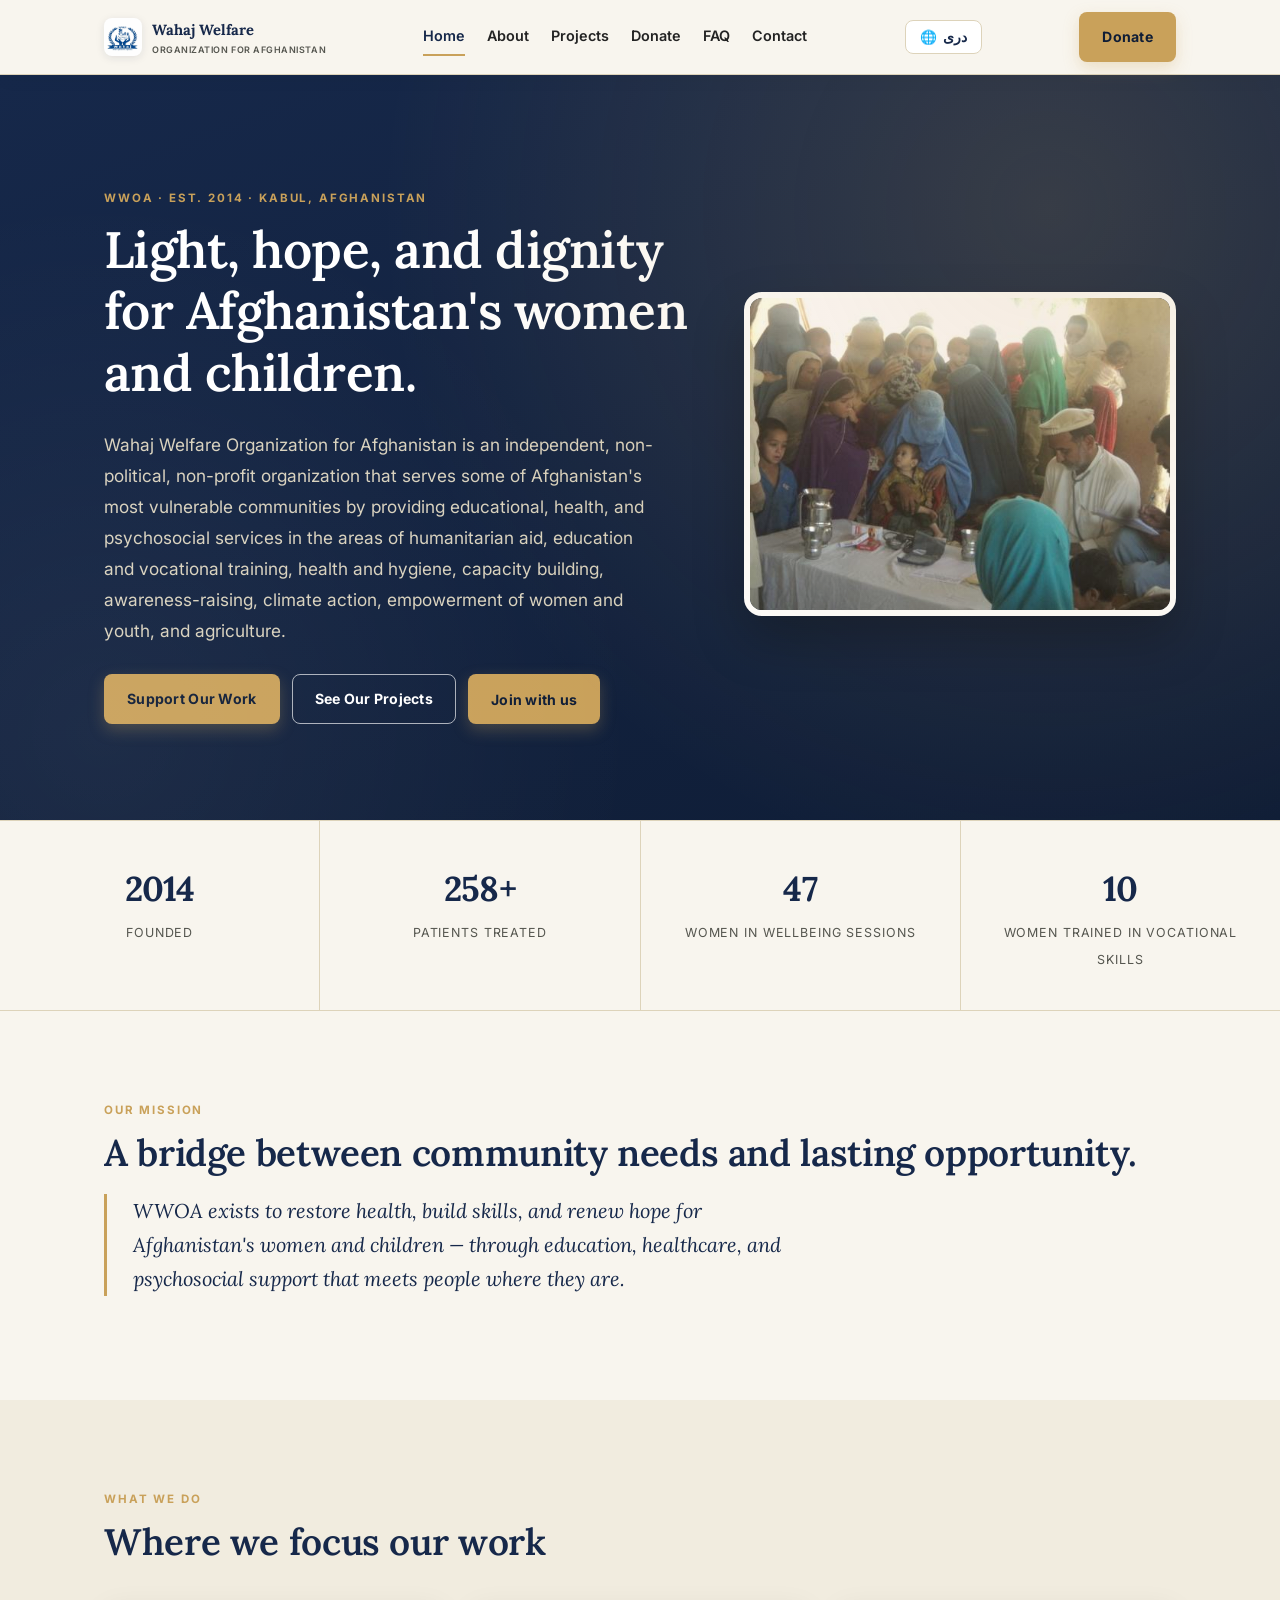
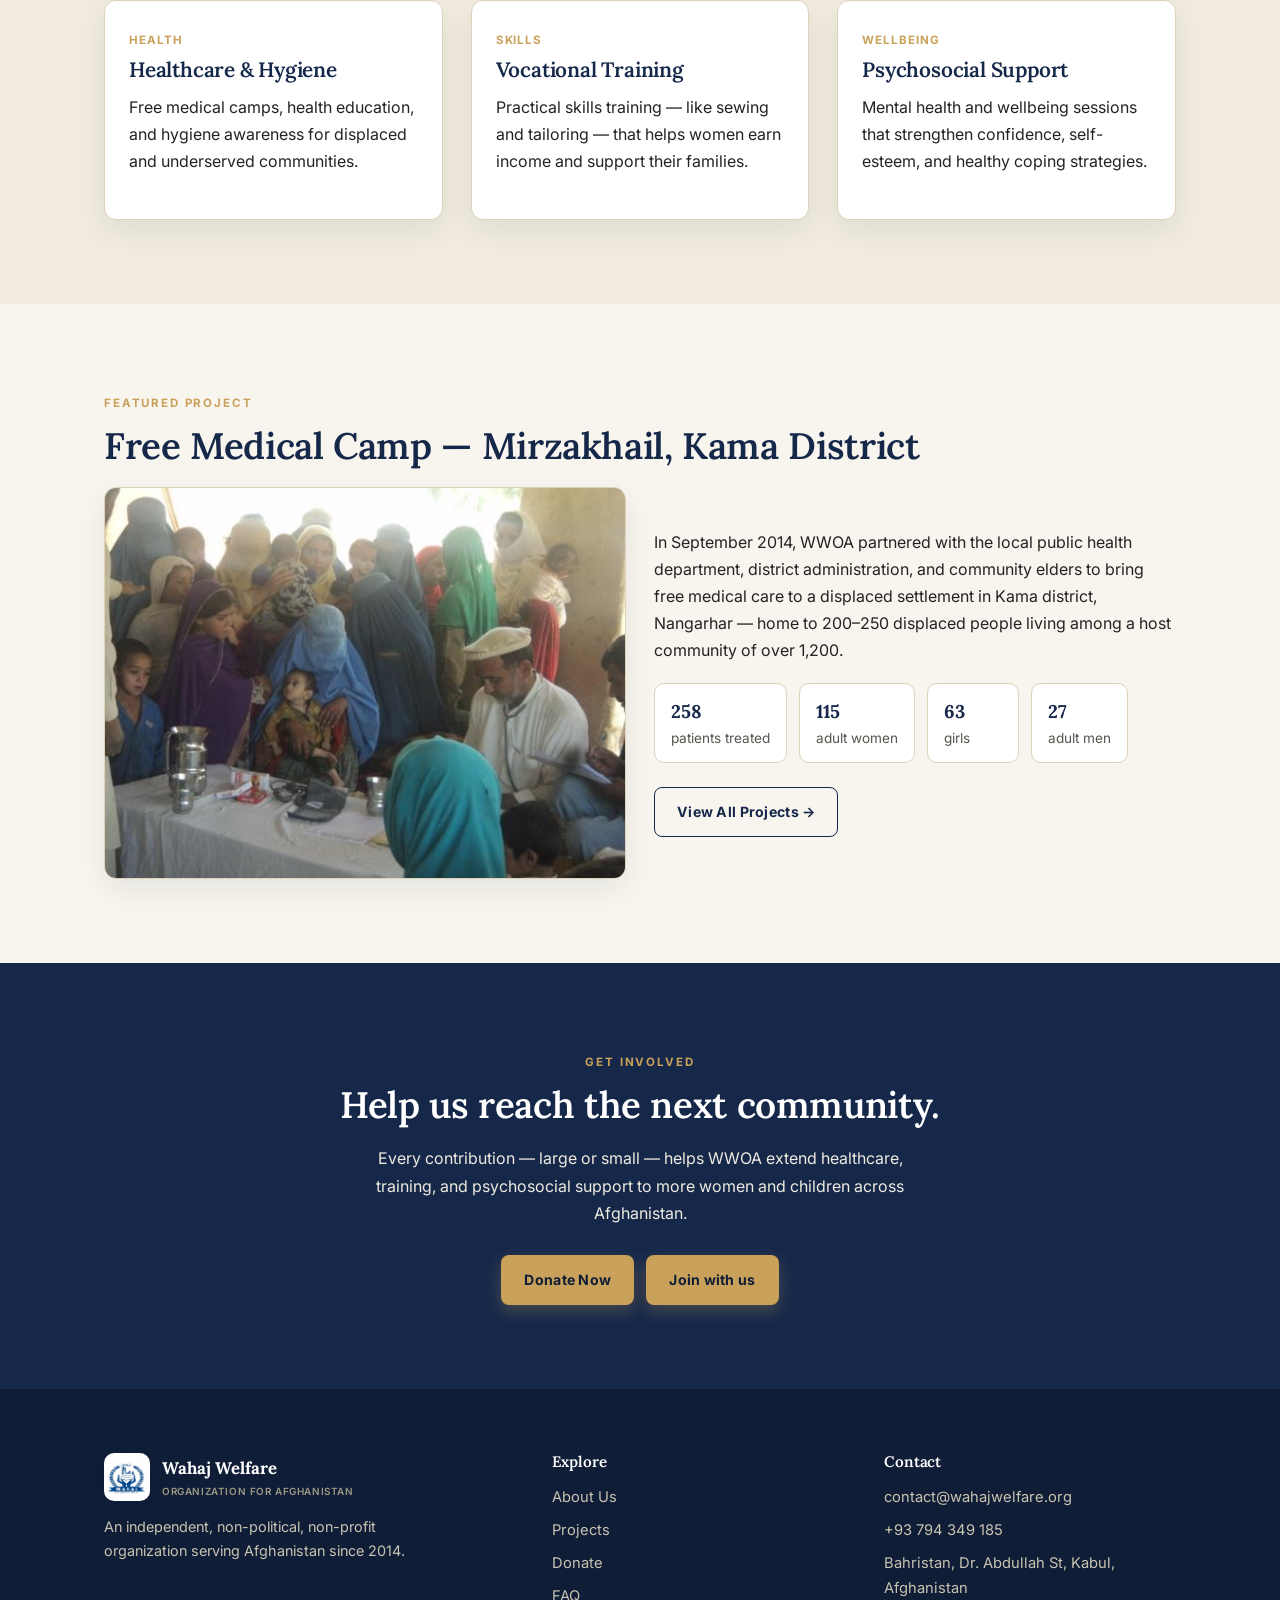
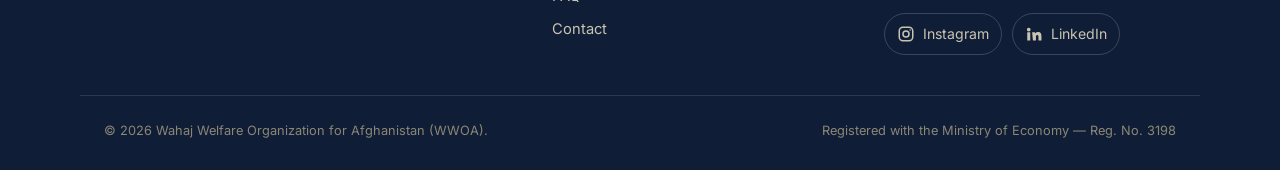
==== index.html @ 5ada6648 "Add food distribution and women's rights projects, social links, hero photo - Projects: Food Distrib" ====
<!DOCTYPE html>
<html lang="en">
<head>
<meta charset="UTF-8">
<meta name="viewport" content="width=device-width, initial-scale=1.0">
<title>Wahaj Welfare Organization for Afghanistan (WWOA)</title>
<meta name="description" content="WWOA is a non-profit organization supporting education, healthcare, and psychosocial wellbeing for women and children across Afghanistan.">
<link rel="icon" href="images/logo.jpg">
<link rel="preconnect" href="https://fonts.googleapis.com">
<link href="https://fonts.googleapis.com/css2?family=Lora:wght@500;600;700&family=Inter:wght@400;500;600;700&family=Noto+Naskh+Arabic:wght@400;500;600;700&display=swap" rel="stylesheet">
<link rel="stylesheet" href="styles.css?v=3">
</head>
<body>

<header class="site-header">
  <div class="nav-wrap">
    <a href="index.html" class="brand">
      <img src="images/logo.jpg" alt="WWOA logo">
      <span class="brand-text"><span data-i18n="brand.name">Wahaj Welfare</span><br><small data-i18n="brand.sub">Organization for Afghanistan</small></span>
    </a>
    <button class="nav-toggle" aria-label="Toggle menu">&#9776;</button>
    <nav class="primary-nav">
      <a href="index.html" class="active" data-i18n="nav.home">Home</a>
      <a href="about.html" data-i18n="nav.about">About</a>
      <a href="projects.html" data-i18n="nav.projects">Projects</a>
      <a href="donate.html" data-i18n="nav.donate">Donate</a>
      <a href="faq.html" data-i18n="nav.faq">FAQ</a>
      <a href="contact.html" data-i18n="nav.contact">Contact</a>
    </nav>
    <button id="lang-toggle" class="lang-toggle-btn" type="button">&#127760; <span id="lang-toggle-label">دری</span></button>
    <a href="donate.html" class="btn btn-primary nav-cta" data-i18n="nav.donateBtn">Donate</a>
  </div>
</header>

<section class="hero">
  <div class="hero-inner">
    <div>
      <span class="eyebrow" data-i18n="home.eyebrow">WWOA &middot; Est. 2014 &middot; Kabul, Afghanistan</span>
      <h1 data-i18n="home.h1">Light, hope, and dignity for Afghanistan's women and children.</h1>
      <p class="lead" data-i18n="home.lead">Wahaj Welfare Organization for Afghanistan is an independent, non-political, non-profit organization that serves some of Afghanistan's most vulnerable communities by providing educational, health, and psychosocial services in the areas of humanitarian aid, education and vocational training, health and hygiene, capacity building, awareness-raising, climate action, empowerment of women and youth, and agriculture.</p>
      <div class="hero-actions">
        <a href="donate.html" class="btn btn-primary" data-i18n="home.btnSupport">Support Our Work</a>
        <a href="projects.html" class="btn btn-outline-light" data-i18n="home.btnProjects">See Our Projects</a>
        <button type="button" class="btn btn-primary js-open-join" data-i18n="home.btnJoin">Join with us</button>
      </div>
    </div>
    <img class="hero-photo" src="images/medical-camp-1.jpg" alt="Mothers and children receiving free care at a WWOA medical camp in Nangarhar">
  </div>
</section>

<div class="stats">
  <div class="stat"><span class="num">2014</span><span class="label" data-i18n="stat.founded">Founded</span></div>
  <div class="stat"><span class="num">258+</span><span class="label" data-i18n="stat.patients">Patients treated</span></div>
  <div class="stat"><span class="num">47</span><span class="label" data-i18n="stat.women">Women in wellbeing sessions</span></div>
  <div class="stat"><span class="num">10</span><span class="label" data-i18n="stat.trained">Women trained in vocational skills</span></div>
</div>

<section class="section">
  <div class="container">
    <span class="eyebrow" data-i18n="home.missionEyebrow">Our Mission</span>
    <h2 data-i18n="home.missionH2">A bridge between community needs and lasting opportunity.</h2>
    <p class="quote-block" data-i18n="home.missionQuote">WWOA exists to restore health, build skills, and renew hope for Afghanistan's women and children — through education, healthcare, and psychosocial support that meets people where they are.</p>
  </div>
</section>

<section class="section section--cream2">
  <div class="container">
    <span class="eyebrow" data-i18n="home.whatEyebrow">What We Do</span>
    <h2 data-i18n="home.whatH2">Where we focus our work</h2>
    <div class="grid grid-3" style="margin-top:36px;">
      <div class="card">
        <div class="card-body">
          <span class="tag" data-i18n="home.card1Tag">Health</span>
          <h3 data-i18n="home.card1H3">Healthcare &amp; Hygiene</h3>
          <p data-i18n="home.card1P">Free medical camps, health education, and hygiene awareness for displaced and underserved communities.</p>
        </div>
      </div>
      <div class="card">
        <div class="card-body">
          <span class="tag" data-i18n="home.card2Tag">Skills</span>
          <h3 data-i18n="home.card2H3">Vocational Training</h3>
          <p data-i18n="home.card2P">Practical skills training — like sewing and tailoring — that helps women earn income and support their families.</p>
        </div>
      </div>
      <div class="card">
        <div class="card-body">
          <span class="tag" data-i18n="home.card3Tag">Wellbeing</span>
          <h3 data-i18n="home.card3H3">Psychosocial Support</h3>
          <p data-i18n="home.card3P">Mental health and wellbeing sessions that strengthen confidence, self-esteem, and healthy coping strategies.</p>
        </div>
      </div>
    </div>
  </div>
</section>

<section class="section">
  <div class="container">
    <span class="eyebrow" data-i18n="home.featuredEyebrow">Featured Project</span>
    <h2 data-i18n="home.featuredH2">Free Medical Camp — Mirzakhail, Kama District</h2>
    <div class="grid grid-2" style="align-items:center;">
      <img src="images/medical-camp-1.jpg" alt="WWOA medical camp treating families in Kama district, Nangarhar" style="border:1px solid var(--line);">
      <div>
        <p data-i18n="home.featuredP">In September 2014, WWOA partnered with the local public health department, district administration, and community elders to bring free medical care to a displaced settlement in Kama district, Nangarhar — home to 200–250 displaced people living among a host community of over 1,200.</p>
        <ul class="figures" style="margin-top:18px;">
          <li><b>258</b><span data-i18n="figures.patients">patients treated</span></li>
          <li><b>115</b><span data-i18n="figures.women">adult women</span></li>
          <li><b>63</b><span data-i18n="figures.girls">girls</span></li>
          <li><b>27</b><span data-i18n="figures.men">adult men</span></li>
        </ul>
        <a href="projects.html" class="btn btn-outline" style="margin-top:24px;" data-i18n="home.viewAllProjects">View All Projects &rarr;</a>
      </div>
    </div>
  </div>
</section>

<section class="section section--navy">
  <div class="container" style="text-align:center;">
    <span class="eyebrow" data-i18n="home.ctaEyebrow">Get Involved</span>
    <h2 data-i18n="home.ctaH2">Help us reach the next community.</h2>
    <p style="max-width:560px; margin:0 auto 28px;" data-i18n="home.ctaP">Every contribution — large or small — helps WWOA extend healthcare, training, and psychosocial support to more women and children across Afghanistan.</p>
    <div class="hero-actions" style="justify-content:center;">
      <a href="donate.html" class="btn btn-primary" data-i18n="home.donateNow">Donate Now</a>
      <button type="button" class="btn btn-primary js-open-join" data-i18n="home.btnJoin">Join with us</button>
    </div>
  </div>
</section>

<div class="modal" id="join-modal" hidden>
  <div class="modal-backdrop" data-close-modal></div>
  <div class="modal-dialog" role="dialog" aria-modal="true" aria-labelledby="join-title">
    <button type="button" class="modal-close" data-close-modal aria-label="Close">&times;</button>
    <span class="eyebrow" data-i18n="join.eyebrow">Membership</span>
    <h2 id="join-title" data-i18n="join.title">Join our team</h2>
    <p class="join-lead" data-i18n="join.lead">Share a few details and become part of the WWOA team.</p>
    <form class="form" id="join-form" action="https://formsubmit.co/contact@wahajwelfare.org" method="POST">
      <input type="hidden" name="_subject" value="WWOA membership application">
      <input type="hidden" name="_template" value="table">
      <input type="hidden" name="_captcha" value="false">
      <input type="hidden" name="_next" value="">
      <input type="hidden" name="_url" value="">
      <input type="text" name="_honey" tabindex="-1" autocomplete="off" style="position:absolute;left:-9999px;" aria-hidden="true">
      <div class="form-row">
        <div>
          <label for="join-first-name" data-i18n="join.firstName">First name</label>
          <input type="text" id="join-first-name" name="firstName" required autocomplete="given-name">
        </div>
        <div>
          <label for="join-last-name" data-i18n="join.lastName">Last name</label>
          <input type="text" id="join-last-name" name="lastName" required autocomplete="family-name">
        </div>
      </div>
      <label for="join-father-name" data-i18n="join.fatherName">Father's name</label>
      <input type="text" id="join-father-name" name="fatherName" required>
      <div class="form-row">
        <div>
          <label for="join-phone" data-i18n="join.phone">Phone</label>
          <input type="tel" id="join-phone" name="phone" required autocomplete="tel">
        </div>
        <div>
          <label for="join-email" data-i18n="join.email">Email</label>
          <input type="email" id="join-email" name="email" required autocomplete="email">
        </div>
      </div>
      <label for="join-city" data-i18n="join.city">City / Province</label>
      <input type="text" id="join-city" name="city" autocomplete="address-level2">
      <label for="join-help" data-i18n="join.help">How would you like to help? (optional)</label>
      <textarea id="join-help" name="help"></textarea>
      <button type="submit" class="btn btn-primary" data-i18n="join.submit">Submit application</button>
      <p class="small-note" id="join-form-note" style="margin-top:14px;"></p>
    </form>
  </div>
</div>

<footer>
  <div class="container footer-grid">
    <div>
      <div class="brand" style="color:#fff; margin-bottom:14px;">
        <img src="images/logo.jpg" alt="WWOA logo" style="height:48px;">
        <span class="brand-text" style="color:#fff;"><span data-i18n="brand.name">Wahaj Welfare</span><br><small style="color:#9C9884;" data-i18n="brand.sub">Organization for Afghanistan</small></span>
      </div>
      <p style="max-width:320px; font-size:.9rem;" data-i18n="footer.tagline">An independent, non-political, non-profit organization serving Afghanistan since 2014.</p>
    </div>
    <div>
      <h4 data-i18n="footer.explore">Explore</h4>
      <a href="about.html" data-i18n="nav.about">About Us</a>
      <a href="projects.html" data-i18n="nav.projects">Projects</a>
      <a href="donate.html" data-i18n="nav.donate">Donate</a>
      <a href="faq.html" data-i18n="nav.faq">FAQ</a>
      <a href="contact.html" data-i18n="nav.contact">Contact</a>
    </div>
    <div>
      <h4 data-i18n="footer.contactHeading">Contact</h4>
      <a href="mailto:contact@wahajwelfare.org">contact@wahajwelfare.org</a>
      <a href="tel:+93794349185">+93 794 349 185</a>
      <a href="#" data-i18n="footer.address">Bahristan, Dr. Abdullah St, Kabul, Afghanistan</a>
      <div class="social-links">
        <a href="https://www.instagram.com/wwoa.org_/" target="_blank" rel="noopener" aria-label="WWOA on Instagram"><svg width="18" height="18" viewBox="0 0 24 24" fill="none" stroke="currentColor" stroke-width="2" aria-hidden="true"><rect x="3" y="3" width="18" height="18" rx="5"/><circle cx="12" cy="12" r="4"/><circle cx="17.5" cy="6.5" r="1" fill="currentColor" stroke="none"/></svg><span>Instagram</span></a>
        <a href="https://www.linkedin.com/in/wahaj-welfare-organization-b6a9b2445/" target="_blank" rel="noopener" aria-label="WWOA on LinkedIn"><svg width="18" height="18" viewBox="0 0 24 24" fill="currentColor" aria-hidden="true"><path d="M4.98 3.5a2.5 2.5 0 1 1 0 5 2.5 2.5 0 0 1 0-5zM3 9.75h4v11H3zM9.5 9.75h3.8v1.6h.06c.53-1 1.84-2.05 3.79-2.05 4.05 0 4.8 2.66 4.8 6.13v5.32h-4v-4.72c0-1.13-.02-2.58-1.57-2.58-1.57 0-1.81 1.23-1.81 2.5v4.8h-4z"/></svg><span>LinkedIn</span></a>
      </div>
    </div>
  </div>
  <div class="container footer-bottom">
    <span data-i18n="footer.copyright">&copy; 2026 Wahaj Welfare Organization for Afghanistan (WWOA).</span>
    <span data-i18n="footer.registration">Registered with the Ministry of Economy — Reg. No. 3198</span>
  </div>
</footer>

<script src="translations.js?v=6"></script>
<script src="script.js?v=5"></script>
<script defer src="https://cdn.aseelapp.com/widget-v1.js" data-organization="organization_01M0PSYGAQQCZ6XDWA9TCK3YZN"></script>
<script defer src="https://cdn.aseelapp.com/elements-v1.js" data-organization="organization_01M0PSYGAQQCZ6XDWA9TCK3YZN"></script>
</body>
</html>
---- styles.css ----
/* ============================================
   WWOA — Wahaj Welfare Organization for Afghanistan
   Design tokens
   ============================================ */
:root{
  --navy: #16284A;
  --navy-deep: #0F1D36;
  --sand: #C9A15A;
  --sand-light: #E7D2A4;
  --green: #33553B;
  --cream: #F8F5EE;
  --cream-2: #F1ECDF;
  --ink: #232323;
  --ink-soft: #55564f;
  --line: #ddd3ba;
  --radius: 8px;
  --shadow: 0 10px 30px rgba(15,29,54,.08);
  --shadow-lg: 0 22px 50px rgba(15,29,54,.16);

  --font-display: "Lora", "Noto Serif", Georgia, serif;
  --font-body: "Inter", "Noto Sans", -apple-system, sans-serif;
}

*{box-sizing:border-box;}
html{scroll-behavior:smooth;}
body{
  margin:0;
  background:var(--cream);
  color:var(--ink);
  font-family:var(--font-body);
  line-height:1.7;
  font-size:16px;
  -webkit-font-smoothing:antialiased;
}
::selection{background:rgba(201,161,90,.35); color:var(--navy-deep);}
img{max-width:100%;display:block;}
a{color:inherit;text-decoration:none;}
h1,h2,h3,h4{
  font-family:var(--font-display);
  color:var(--navy);
  margin:0 0 .5em 0;
  font-weight:600;
  line-height:1.2;
  letter-spacing:-.01em;
}
h1{font-size:clamp(2.1rem, 4vw, 3.4rem);}
h2{font-size:clamp(1.6rem, 3vw, 2.3rem);}
h3{font-size:1.3rem;}
p{margin:0 0 1em 0;}
.eyebrow{
  font-family:var(--font-body);
  text-transform:uppercase;
  letter-spacing:.16em;
  font-size:.72rem;
  color:var(--sand);
  font-weight:700;
  display:inline-block;
  margin-bottom:.9em;
}
.container{
  max-width:1120px;
  margin:0 auto;
  padding:0 24px;
}
.section{padding:84px 0;}
.section--tight{padding:48px 0;}
.section--navy{background:var(--navy); color:#EFEAE0;}
.section--navy h2, .section--navy h3{color:#fff;}
.section--cream2{background:var(--cream-2);}

/* Dove/wreath signature divider, echoing the WWOA seal */
.divider{
  display:flex;
  align-items:center;
  justify-content:center;
  gap:18px;
  margin:8px 0 40px 0;
  color:var(--sand);
}
.divider::before, .divider::after{
  content:"";
  height:1px;
  width:64px;
  background:var(--line);
}

/* ---------- Header / Nav ---------- */
.site-header{
  position:sticky; top:0; z-index:50;
  background:rgba(248,245,238,0.92);
  backdrop-filter:blur(14px);
  border-bottom:1px solid var(--line);
  box-shadow:0 4px 18px rgba(15,29,54,.04);
}
.nav-wrap{
  display:flex; align-items:center; justify-content:space-between;
  gap:16px;
  padding:12px 24px;
  max-width:1120px;
  margin:0 auto;
}
.brand{
  display:flex; align-items:center; gap:12px;
  font-family:var(--font-display);
  font-weight:700; font-size:1.05rem;
  color:var(--navy);
  flex-shrink:0;
}
.brand img{
  height:46px; width:46px; object-fit:cover;
  border-radius:10px;
  background:#fff;
  box-shadow:0 2px 8px rgba(15,29,54,.1);
}
.brand-text small{
  display:block; font-family:var(--font-body); font-weight:600;
  letter-spacing:.06em; font-size:.62rem; color:var(--ink-soft);
  text-transform:uppercase;
}
nav.primary-nav{display:flex; gap:22px; align-items:center;}
nav.primary-nav a{
  font-size:.9rem; font-weight:600; color:var(--ink);
  padding:6px 0; border-bottom:2px solid transparent;
  transition:border-color .2s ease, color .2s ease;
}
nav.primary-nav a:hover, nav.primary-nav a.active{
  border-color:var(--sand); color:var(--navy);
}
.btn{
  display:inline-block;
  padding:12px 22px;
  border-radius:var(--radius);
  font-weight:700; font-size:.88rem;
  letter-spacing:.02em;
  border:1px solid transparent;
  cursor:pointer;
  font-family:inherit;
  transition:background .18s ease, color .18s ease, border-color .18s ease, box-shadow .18s ease, transform .18s ease;
}
.btn:hover{transform:translateY(-1px);}
.btn-primary{
  background:var(--sand); color:var(--navy-deep);
  box-shadow:0 6px 16px rgba(201,161,90,.28);
}
.btn-primary:hover{background:var(--sand-light);}
.btn-outline{border:1px solid var(--navy); color:var(--navy); background:transparent;}
.btn-outline:hover{background:var(--navy); color:#fff;}
.btn-outline-light{border:1px solid rgba(255,255,255,.65); color:#fff; background:transparent;}
.btn-outline-light:hover{background:#fff; color:var(--navy);}

.nav-toggle{display:none; background:none; border:none; font-size:1.6rem; color:var(--navy); cursor:pointer;}

@media (max-width: 820px){
  nav.primary-nav{
    position:absolute; top:100%; left:0; right:0;
    background:var(--cream); flex-direction:column; align-items:flex-start;
    padding:16px 24px 24px; gap:14px; border-bottom:1px solid var(--line);
    display:none;
    box-shadow:var(--shadow);
  }
  nav.primary-nav.open{display:flex;}
  .nav-toggle{display:block;}
  .nav-cta{display:none;}
}

/* ---------- Hero ---------- */
.hero{
  position:relative;
  background:linear-gradient(160deg, var(--navy) 0%, var(--navy-deep) 100%);
  color:#EFEAE0;
  overflow:hidden;
}
.hero::after{
  content:"";
  position:absolute; inset:0;
  background:
    radial-gradient(circle at 82% 18%, rgba(201,161,90,.2), transparent 55%),
    radial-gradient(circle at 8% 88%, rgba(255,255,255,.05), transparent 40%);
  pointer-events:none;
}
.hero-inner{
  position:relative;
  max-width:1120px; margin:0 auto; padding:108px 24px 96px;
  display:grid; grid-template-columns: 1.15fr .85fr; gap:56px; align-items:center;
}
.hero h1{color:#fff;}
.hero p.lead{
  font-size:1.08rem;
  color:#D9D2BE;
  max-width:560px;
  line-height:1.8;
}
.hero-actions{display:flex; gap:12px; margin-top:28px; flex-wrap:wrap;}
.hero-emblem{
  justify-self:center;
  width:min(300px, 100%);
  background:#fff;
  padding:28px;
  border-radius:18px;
  box-shadow:0 24px 50px rgba(0,0,0,.28);
}
@media (max-width: 820px){
  .hero-inner{grid-template-columns:1fr; text-align:center; padding:72px 24px 64px;}
  .hero p.lead{margin-inline:auto;}
  .hero-actions{justify-content:center;}
}

/* ---------- Stat strip ---------- */
.stats{
  display:grid; grid-template-columns:repeat(4, 1fr);
  gap:1px; background:var(--line);
  border-top:1px solid var(--line); border-bottom:1px solid var(--line);
}
.stat{
  background:var(--cream); padding:38px 20px; text-align:center;
}
.stat .num{
  font-family:var(--font-display); font-weight:700; font-size:2.15rem; color:var(--navy);
  display:block; letter-spacing:-.02em;
}
.stat .label{font-size:.78rem; color:var(--ink-soft); text-transform:uppercase; letter-spacing:.07em;}
@media (max-width: 760px){
  .stats{grid-template-columns:repeat(2, 1fr);}
}

/* ---------- Cards ---------- */
.grid{display:grid; gap:28px;}
.grid-3{grid-template-columns:repeat(3, 1fr);}
.grid-2{grid-template-columns:repeat(2, 1fr);}
@media (max-width: 900px){
  .grid-3, .grid-2{grid-template-columns:1fr;}
}
.card{
  background:#fff; border:1px solid var(--line);
  overflow:hidden; display:flex; flex-direction:column;
  border-radius:12px;
  box-shadow:var(--shadow);
  transition:transform .2s ease, box-shadow .2s ease;
}
.card:hover{
  transform:translateY(-3px);
  box-shadow:var(--shadow-lg);
}
.card img{aspect-ratio:4/3; object-fit:cover; width:100%;}

/* Crop letterbox bars from phone-style project photos */
.photo-frame{
  width:100%;
  aspect-ratio:4/3;
  object-fit:cover;
  object-position:center;
  background:var(--cream-2);
}
.grid img,
.photo-frame{
  border-radius:12px;
  border:1px solid var(--line);
  box-shadow:var(--shadow);
}
.card-body{padding:24px 24px 28px;}
.card .tag{
  font-size:.72rem; text-transform:uppercase; letter-spacing:.08em;
  color:var(--sand); font-weight:700; margin-bottom:8px; display:inline-block;
}
.card ul.figures{list-style:none; margin:14px 0 0; padding:0; display:flex; gap:18px; flex-wrap:wrap;}
.card ul.figures li{font-size:.85rem; color:var(--ink-soft);}
.card ul.figures b{color:var(--navy); font-family:var(--font-display); font-size:1.05rem; display:block;}

ul.figures{
  list-style:none; margin:18px 0 0; padding:0;
  display:flex; gap:12px; flex-wrap:wrap;
}
ul.figures li{
  background:#fff;
  border:1px solid var(--line);
  padding:12px 16px;
  border-radius:10px;
  font-size:.85rem;
  color:var(--ink-soft);
  min-width:92px;
}
ul.figures b{
  display:block;
  color:var(--navy);
  font-family:var(--font-display);
  font-size:1.15rem;
}

/* ---------- Timeline (founding story) ---------- */
.timeline{border-left:2px solid var(--sand); margin-left:8px; padding-left:32px;}
.timeline-item{position:relative; margin-bottom:36px;}
.timeline-item::before{
  content:""; position:absolute; left:-41px; top:4px;
  width:11px; height:11px; border-radius:50%;
  background:var(--sand); border:2px solid var(--cream);
}
.timeline-year{font-family:var(--font-display); color:var(--navy); font-weight:700; font-size:1.05rem;}

/* ---------- Quote block ---------- */
.quote-block{
  border-left:3px solid var(--sand);
  padding-left:26px; font-family:var(--font-display); font-size:1.25rem;
  color:var(--navy); font-style:italic;
  max-width:720px;
}

/* ---------- FAQ accordion ---------- */
.faq-item{border-bottom:1px solid var(--line);}
.faq-q{
  width:100%; text-align:left; background:none; border:none; cursor:pointer;
  padding:22px 0; font-family:var(--font-display); font-size:1.05rem; color:var(--navy);
  display:flex; justify-content:space-between; align-items:center; gap:16px;
}
.faq-q .icon{font-size:1.3rem; color:var(--sand); transition:transform .2s ease;}
.faq-item.open .faq-q .icon{transform:rotate(45deg);}
.faq-a{max-height:0; overflow:hidden; transition:max-height .25s ease;}
.faq-a p{padding-bottom:18px; color:var(--ink-soft);}

/* ---------- Contact ---------- */
.contact-grid{display:grid; grid-template-columns:1fr 1fr; gap:48px;}
@media (max-width:820px){.contact-grid{grid-template-columns:1fr;}}
.info-row{display:flex; gap:14px; margin-bottom:20px; align-items:flex-start;}
.info-row .ico{color:var(--sand); font-size:1.3rem; line-height:1.4;}
.form input, .form textarea{
  width:100%; padding:12px 14px; border:1px solid var(--line); background:#fff;
  font-family:var(--font-body); font-size:.95rem; margin-bottom:14px; border-radius:var(--radius);
  transition:border-color .15s ease, box-shadow .15s ease;
}
.form input:focus, .form textarea:focus{
  outline:none;
  border-color:var(--sand);
  box-shadow:0 0 0 3px rgba(201,161,90,.22);
}
.form label{font-size:.82rem; font-weight:700; color:var(--navy); display:block; margin-bottom:6px; text-transform:uppercase; letter-spacing:.04em;}
.form textarea{min-height:130px; resize:vertical;}
.form-row{display:grid; grid-template-columns:1fr 1fr; gap:14px;}
@media (max-width:560px){.form-row{grid-template-columns:1fr;}}

/* ---------- Join modal ---------- */
body.modal-open{overflow:hidden;}
.modal[hidden]{display:none;}
.modal{
  position:fixed; inset:0; z-index:80;
  display:flex; align-items:center; justify-content:center;
  padding:24px;
}
.modal-backdrop{
  position:absolute; inset:0;
  background:rgba(15,29,54,.62);
  backdrop-filter:blur(4px);
}
.modal-dialog{
  position:relative; z-index:1;
  background:var(--cream);
  width:min(560px, 100%);
  max-height:90vh; overflow:auto;
  padding:40px 34px 32px;
  border:1px solid var(--line);
  border-radius:16px;
  box-shadow:0 24px 60px rgba(0,0,0,.28);
}
.modal-dialog h2{margin-bottom:.35em;}
.join-lead{color:var(--ink-soft); margin:0 0 22px;}
.modal-close{
  position:absolute; top:10px; right:14px;
  background:none; border:none; font-size:1.8rem;
  color:var(--ink-soft); cursor:pointer; line-height:1;
  padding:4px 8px;
}
.modal-close:hover{color:var(--navy);}

/* ---------- Donate placeholder ---------- */
.donate-panel{
  background:#fff; border:1px solid var(--line); padding:44px 36px;
  text-align:center;
  border-radius:16px;
  box-shadow:var(--shadow);
}
.donate-panel .btn{margin-top:10px;}
.coming-soon{
  display:inline-block; background:var(--cream-2); color:var(--ink-soft);
  padding:5px 12px; font-size:.72rem; letter-spacing:.06em; text-transform:uppercase;
  font-weight:700; border:1px solid var(--line); margin-bottom:14px;
  border-radius:999px;
}

/* ---------- Footer ---------- */
footer{
  background:var(--navy-deep); color:#C9C4B2; padding:64px 0 28px;
}
.footer-grid{display:grid; grid-template-columns:1.4fr 1fr 1fr; gap:40px;}
@media (max-width:820px){.footer-grid{grid-template-columns:1fr; gap:28px;}}
footer h4{color:#fff; font-size:.95rem; margin-bottom:14px;}
footer a{color:#C9C4B2; display:block; margin-bottom:8px; font-size:.92rem;}
footer a:hover{color:var(--sand);}
.footer-bottom{
  margin-top:40px; padding-top:24px; border-top:1px solid rgba(255,255,255,.12);
  font-size:.8rem; color:#8B8776; display:flex; justify-content:space-between; flex-wrap:wrap; gap:10px;
}

/* ---------- Page hero (non-home) ---------- */
.page-hero{
  background:linear-gradient(160deg, var(--navy) 0%, var(--navy-deep) 100%);
  color:#fff; padding:72px 0 60px;
}
.page-hero h1{color:#fff;}
.page-hero p{color:#D9D2BE; max-width:640px;}

.small-note{font-size:.85rem; color:var(--ink-soft);}

/* ---------- Language toggle ---------- */
.lang-toggle-btn{
  display:flex; align-items:center; gap:6px;
  background:#fff; border:1px solid var(--line);
  padding:8px 14px; border-radius:var(--radius);
  font-size:.85rem; font-weight:700; color:var(--navy);
  cursor:pointer;
  transition:border-color .18s ease, color .18s ease, box-shadow .18s ease;
}
.lang-toggle-btn:hover{border-color:var(--sand); color:var(--sand); box-shadow:0 4px 12px rgba(201,161,90,.18);}

/* ---------- Dari / RTL support ---------- */
html[lang="fa"] body{
  font-family:"Noto Naskh Arabic","Vazirmatn",var(--font-body);
}
html[lang="fa"] h1, html[lang="fa"] h2, html[lang="fa"] h3, html[lang="fa"] h4{
  font-family:"Noto Naskh Arabic","Vazirmatn",var(--font-display);
}
html[lang="fa"] .btn,
html[lang="fa"] nav.primary-nav a,
html[lang="fa"] .eyebrow,
html[lang="fa"] .lang-toggle-btn{
  font-family:"Noto Naskh Arabic","Vazirmatn",var(--font-body);
}
html[dir="rtl"] .divider::before, html[dir="rtl"] .divider::after{content:"";}
html[dir="rtl"] .timeline{border-left:none; border-right:2px solid var(--sand); margin-left:0; margin-right:8px; padding-left:0; padding-right:32px;}
html[dir="rtl"] .timeline-item::before{left:auto; right:-41px;}
html[dir="rtl"] .quote-block{border-left:none; border-right:3px solid var(--sand); padding-left:0; padding-right:26px;}
html[dir="rtl"] .info-row .ico{order:2;}
html[dir="rtl"] nav.primary-nav a{border-bottom:2px solid transparent;}
html[dir="rtl"] .card ul.figures{padding:0;}
html[dir="rtl"] .modal-close{right:auto; left:14px;}
html[dir="rtl"] .faq-q{text-align:right;}

/* ---------- Hero photo (replaces the logo card) ---------- */
.hero-photo{
  justify-self:center;
  width:min(440px, 100%);
  aspect-ratio:4 / 3; object-fit:cover;
  border-radius:18px;
  border:6px solid #fff;
  box-shadow:0 24px 50px rgba(0,0,0,.28);
}

/* ---------- Smaller header brand ---------- */
.site-header .brand{font-size:.92rem; gap:10px;}
.site-header .brand img{height:38px; width:38px; border-radius:8px;}
.site-header .brand-text small{font-size:.56rem;}
html[dir="rtl"] .site-header .brand{font-size:.85rem;}

/* ---------- Social links ---------- */
.social-links{display:flex; gap:10px; margin-top:12px; flex-wrap:wrap;}
footer .social-links a{display:inline-flex; align-items:center; gap:8px; margin:0; padding:8px 12px; border:1px solid rgba(255,255,255,.18); border-radius:999px; font-size:.88rem;}
footer .social-links a:hover{border-color:var(--sand);}
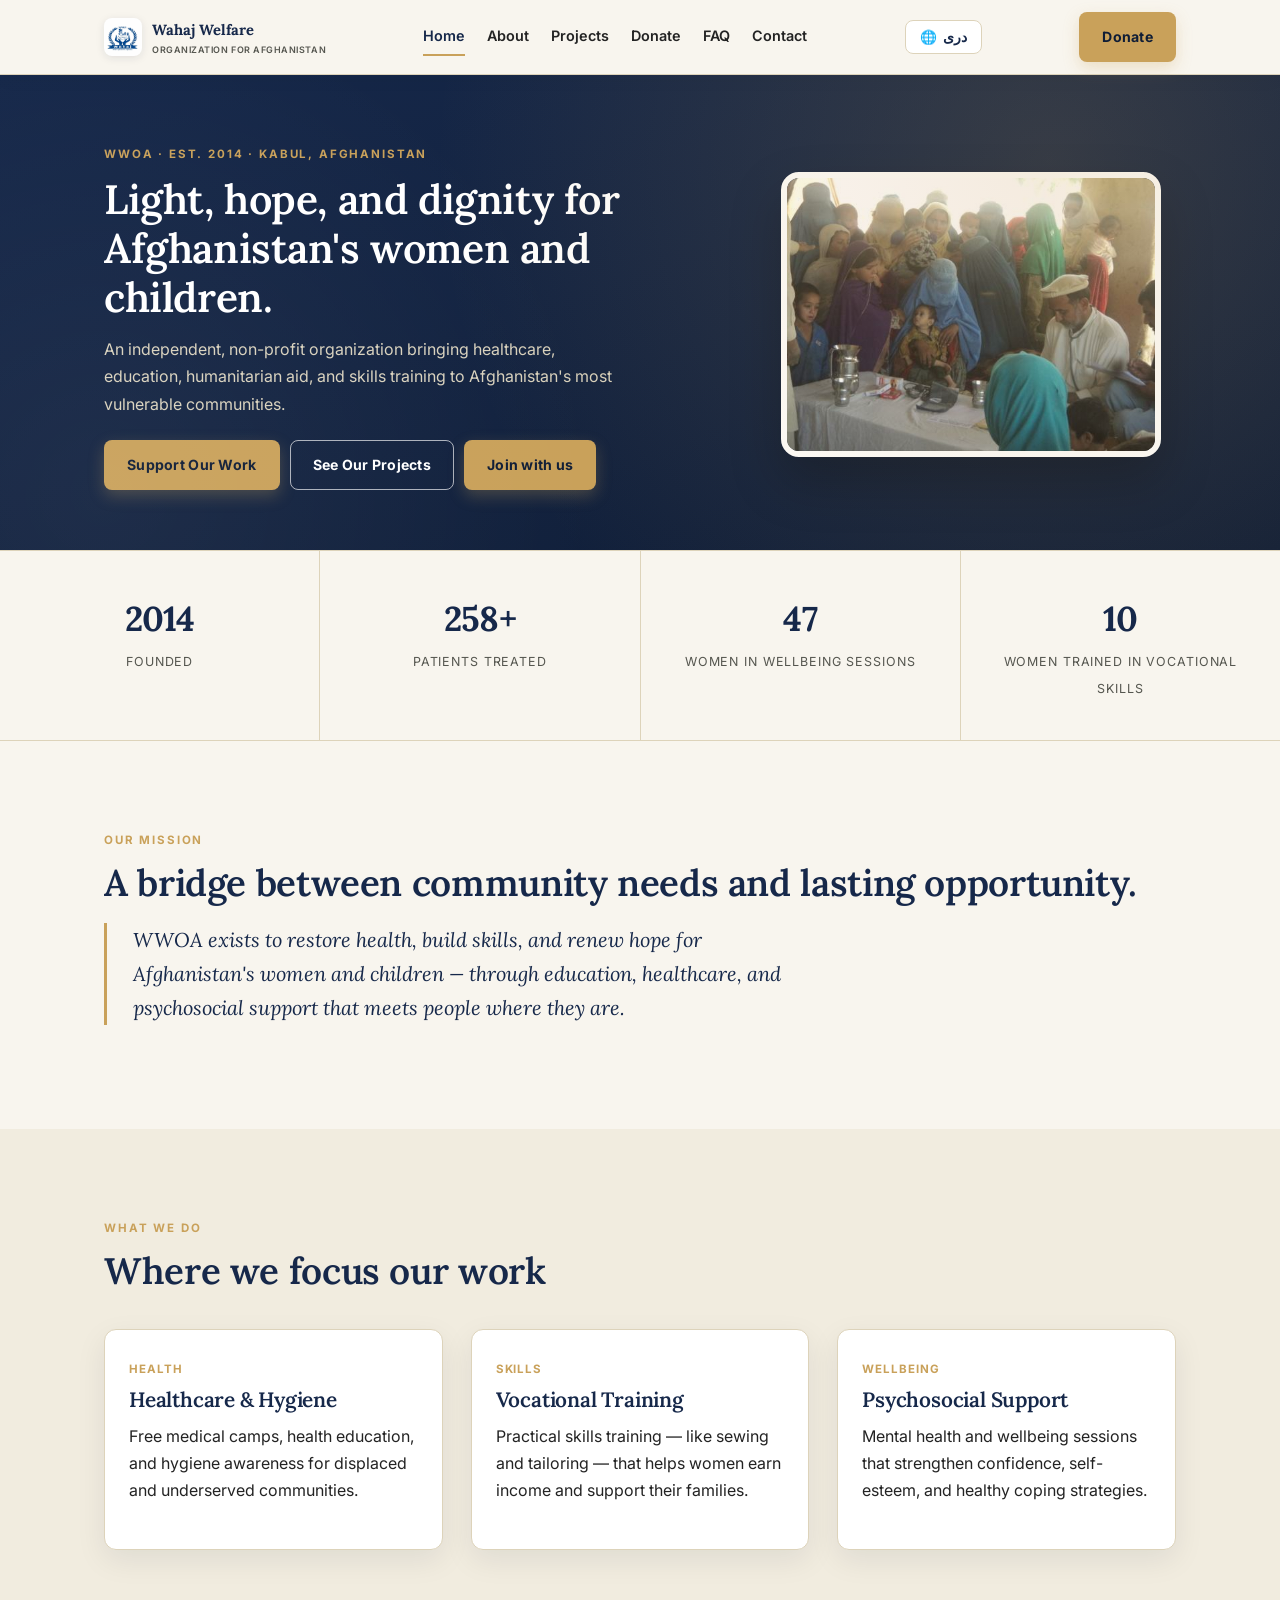
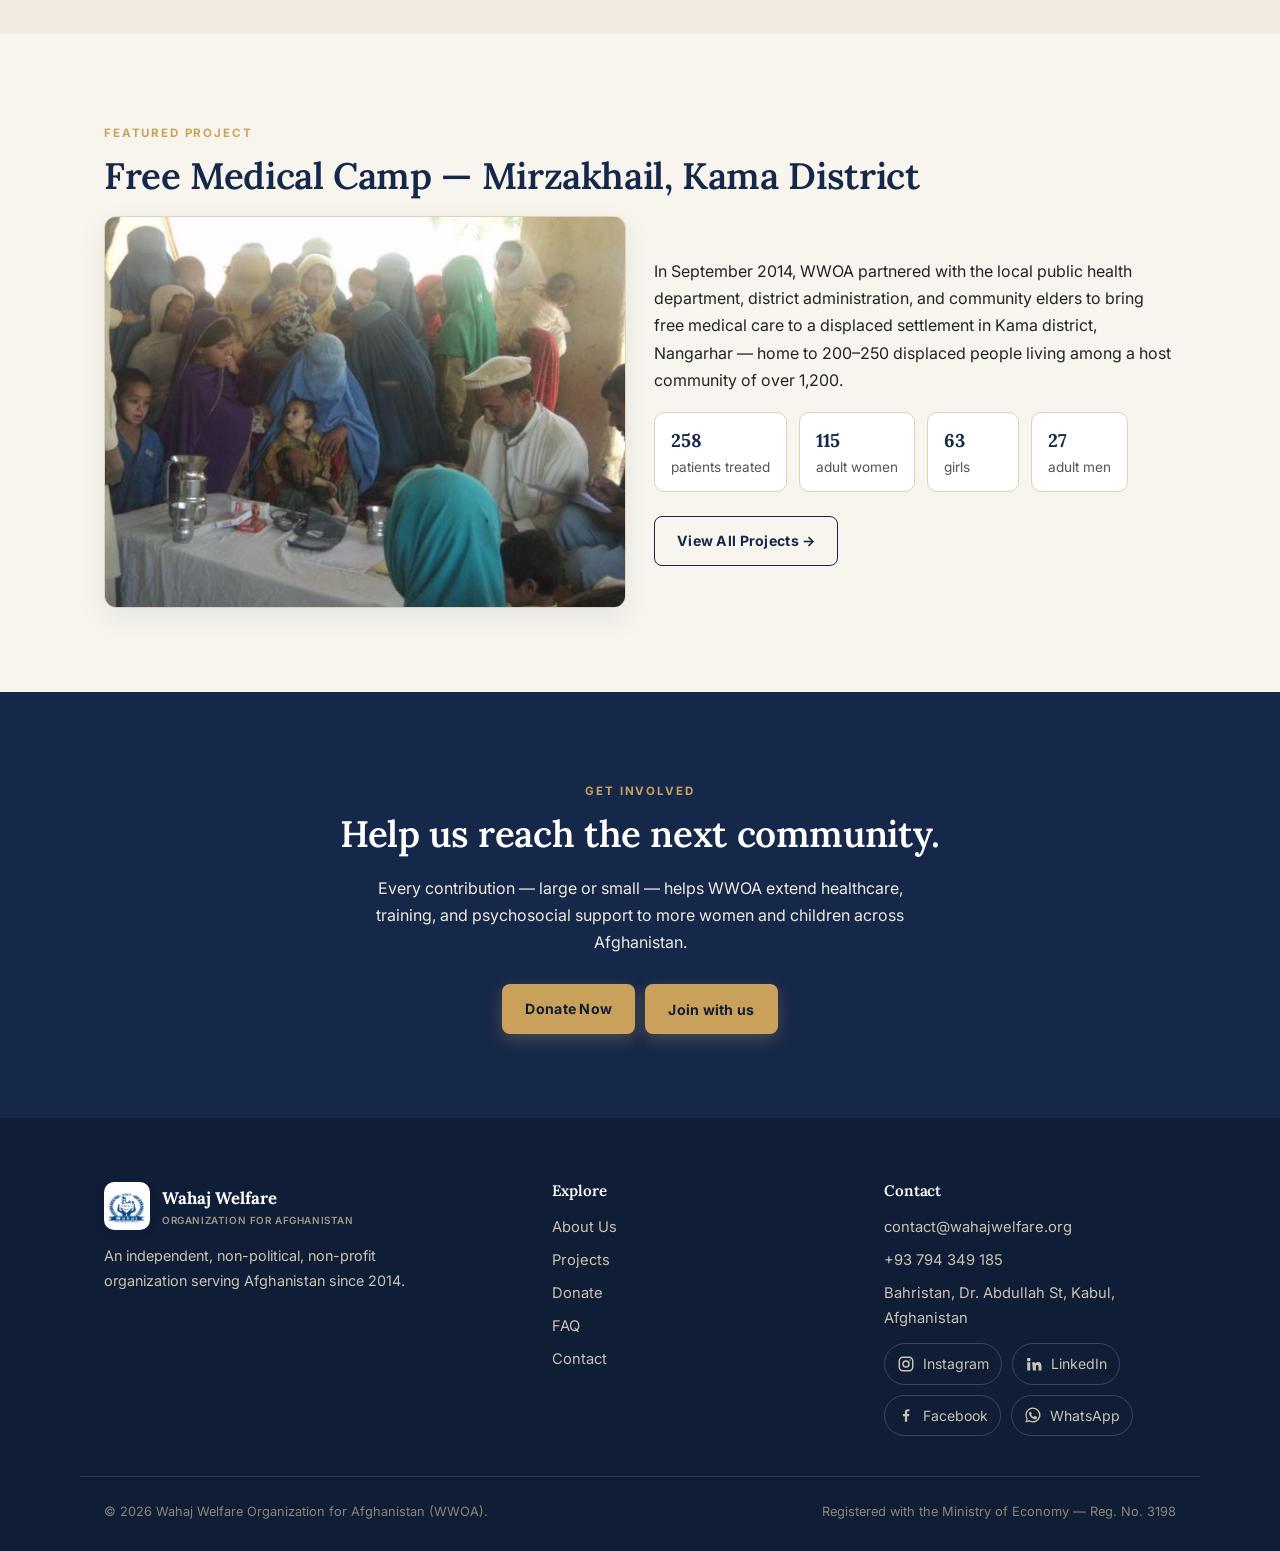
==== commit 9df0a6a9: "Compact hero, WhatsApp and Facebook links - Home hero: shorter text (English and Dari), smaller head" ====
--- a/index.html
+++ b/index.html
@@ -8,7 +8,7 @@
 <link rel="icon" href="images/logo.jpg">
 <link rel="preconnect" href="https://fonts.googleapis.com">
 <link href="https://fonts.googleapis.com/css2?family=Lora:wght@500;600;700&family=Inter:wght@400;500;600;700&family=Noto+Naskh+Arabic:wght@400;500;600;700&display=swap" rel="stylesheet">
-<link rel="stylesheet" href="styles.css?v=3">
+<link rel="stylesheet" href="styles.css?v=4">
 </head>
 <body>
 
@@ -37,7 +37,7 @@
     <div>
       <span class="eyebrow" data-i18n="home.eyebrow">WWOA &middot; Est. 2014 &middot; Kabul, Afghanistan</span>
       <h1 data-i18n="home.h1">Light, hope, and dignity for Afghanistan's women and children.</h1>
-      <p class="lead" data-i18n="home.lead">Wahaj Welfare Organization for Afghanistan is an independent, non-political, non-profit organization that serves some of Afghanistan's most vulnerable communities by providing educational, health, and psychosocial services in the areas of humanitarian aid, education and vocational training, health and hygiene, capacity building, awareness-raising, climate action, empowerment of women and youth, and agriculture.</p>
+      <p class="lead" data-i18n="home.lead">An independent, non-profit organization bringing healthcare, education, humanitarian aid, and skills training to Afghanistan's most vulnerable communities.</p>
       <div class="hero-actions">
         <a href="donate.html" class="btn btn-primary" data-i18n="home.btnSupport">Support Our Work</a>
         <a href="projects.html" class="btn btn-outline-light" data-i18n="home.btnProjects">See Our Projects</a>
@@ -191,11 +191,13 @@
     <div>
       <h4 data-i18n="footer.contactHeading">Contact</h4>
       <a href="mailto:contact@wahajwelfare.org">contact@wahajwelfare.org</a>
-      <a href="tel:+93794349185">+93 794 349 185</a>
+      <a href="tel:+93794349185" dir="ltr">+93 794 349 185</a>
       <a href="#" data-i18n="footer.address">Bahristan, Dr. Abdullah St, Kabul, Afghanistan</a>
       <div class="social-links">
         <a href="https://www.instagram.com/wwoa.org_/" target="_blank" rel="noopener" aria-label="WWOA on Instagram"><svg width="18" height="18" viewBox="0 0 24 24" fill="none" stroke="currentColor" stroke-width="2" aria-hidden="true"><rect x="3" y="3" width="18" height="18" rx="5"/><circle cx="12" cy="12" r="4"/><circle cx="17.5" cy="6.5" r="1" fill="currentColor" stroke="none"/></svg><span>Instagram</span></a>
         <a href="https://www.linkedin.com/in/wahaj-welfare-organization-b6a9b2445/" target="_blank" rel="noopener" aria-label="WWOA on LinkedIn"><svg width="18" height="18" viewBox="0 0 24 24" fill="currentColor" aria-hidden="true"><path d="M4.98 3.5a2.5 2.5 0 1 1 0 5 2.5 2.5 0 0 1 0-5zM3 9.75h4v11H3zM9.5 9.75h3.8v1.6h.06c.53-1 1.84-2.05 3.79-2.05 4.05 0 4.8 2.66 4.8 6.13v5.32h-4v-4.72c0-1.13-.02-2.58-1.57-2.58-1.57 0-1.81 1.23-1.81 2.5v4.8h-4z"/></svg><span>LinkedIn</span></a>
+        <a href="https://www.facebook.com/share/p/1A1uJ5YNQy/" target="_blank" rel="noopener" aria-label="WWOA on Facebook"><svg width="18" height="18" viewBox="0 0 24 24" fill="currentColor" aria-hidden="true"><path d="M13.5 21v-7.5h2.5l.4-3h-2.9V8.6c0-.9.25-1.5 1.5-1.5h1.6V4.4c-.3 0-1.2-.1-2.3-.1-2.3 0-3.8 1.4-3.8 3.9v2.3H8v3h2.5V21z"/></svg><span>Facebook</span></a>
+        <a href="https://wa.me/93794349185" target="_blank" rel="noopener" aria-label="WhatsApp +93 794 349 185"><svg width="18" height="18" viewBox="0 0 24 24" fill="currentColor" aria-hidden="true"><path d="M12 2a10 10 0 0 0-8.6 15.1L2 22l5-1.3A10 10 0 1 0 12 2zm0 18.2c-1.6 0-3.1-.4-4.4-1.2l-.3-.2-3 .8.8-2.9-.2-.3A8.2 8.2 0 1 1 12 20.2zm4.5-6.1c-.2-.1-1.5-.7-1.7-.8-.2-.1-.4-.1-.6.1l-.8 1c-.1.2-.3.2-.5.1-.2-.1-1-.4-2-1.2-.7-.6-1.2-1.4-1.3-1.6-.1-.2 0-.4.1-.5l.4-.4.2-.4c.1-.1 0-.3 0-.4l-.8-1.8c-.2-.5-.4-.4-.6-.4h-.5c-.2 0-.5.1-.7.3-.2.2-.9.9-.9 2.2s.9 2.6 1.1 2.7c.1.2 1.8 2.8 4.4 3.9 1.6.7 2.3.7 3.1.6.5-.1 1.5-.6 1.7-1.2.2-.6.2-1.1.2-1.2-.1-.1-.3-.2-.5-.3z"/></svg><span>WhatsApp</span></a>
       </div>
     </div>
   </div>
--- a/styles.css
+++ b/styles.css
@@ -462,3 +462,18 @@
 .social-links{display:flex; gap:10px; margin-top:12px; flex-wrap:wrap;}
 footer .social-links a{display:inline-flex; align-items:center; gap:8px; margin:0; padding:8px 12px; border:1px solid rgba(255,255,255,.18); border-radius:999px; font-size:.88rem;}
 footer .social-links a:hover{border-color:var(--sand);}
+
+/* ---------- Compact hero (phone + desktop) ---------- */
+.hero-inner{padding:64px 24px 60px; gap:48px; grid-template-columns:1.2fr .8fr;}
+.hero h1{font-size:clamp(1.75rem, 3.2vw, 2.6rem); line-height:1.2; margin-bottom:14px;}
+.hero p.lead{font-size:1rem; line-height:1.7; max-width:520px;}
+.hero-actions{margin-top:22px; gap:10px;}
+.hero-photo{width:min(380px, 100%);}
+@media (max-width: 820px){
+  .hero-inner{grid-template-columns:1fr; padding:40px 20px 44px; gap:28px;}
+  .hero h1{font-size:1.6rem;}
+  .hero p.lead{font-size:.95rem;}
+  .hero-photo{width:min(300px, 100%);}
+  .hero-actions .btn{flex:1 1 140px; padding-inline:14px;}
+}
+html[lang="fa"] .hero h1{line-height:1.45;}
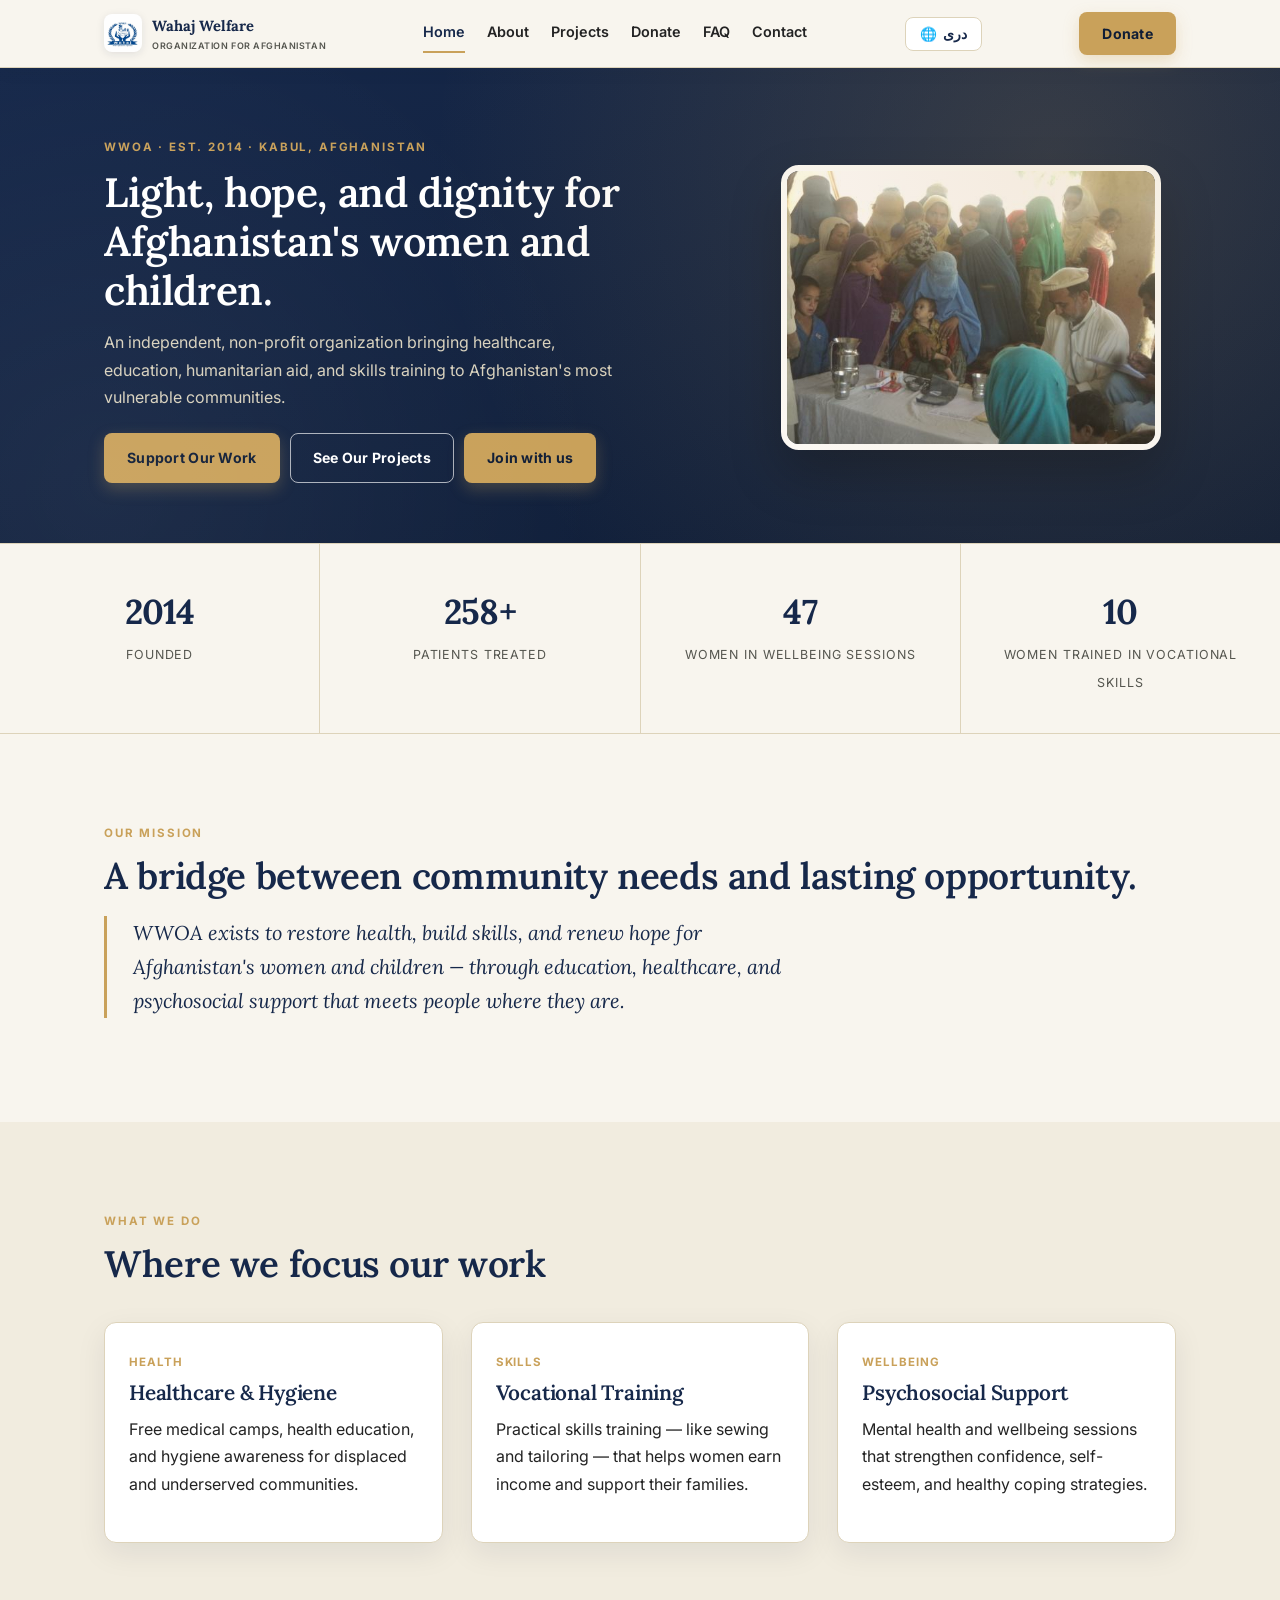
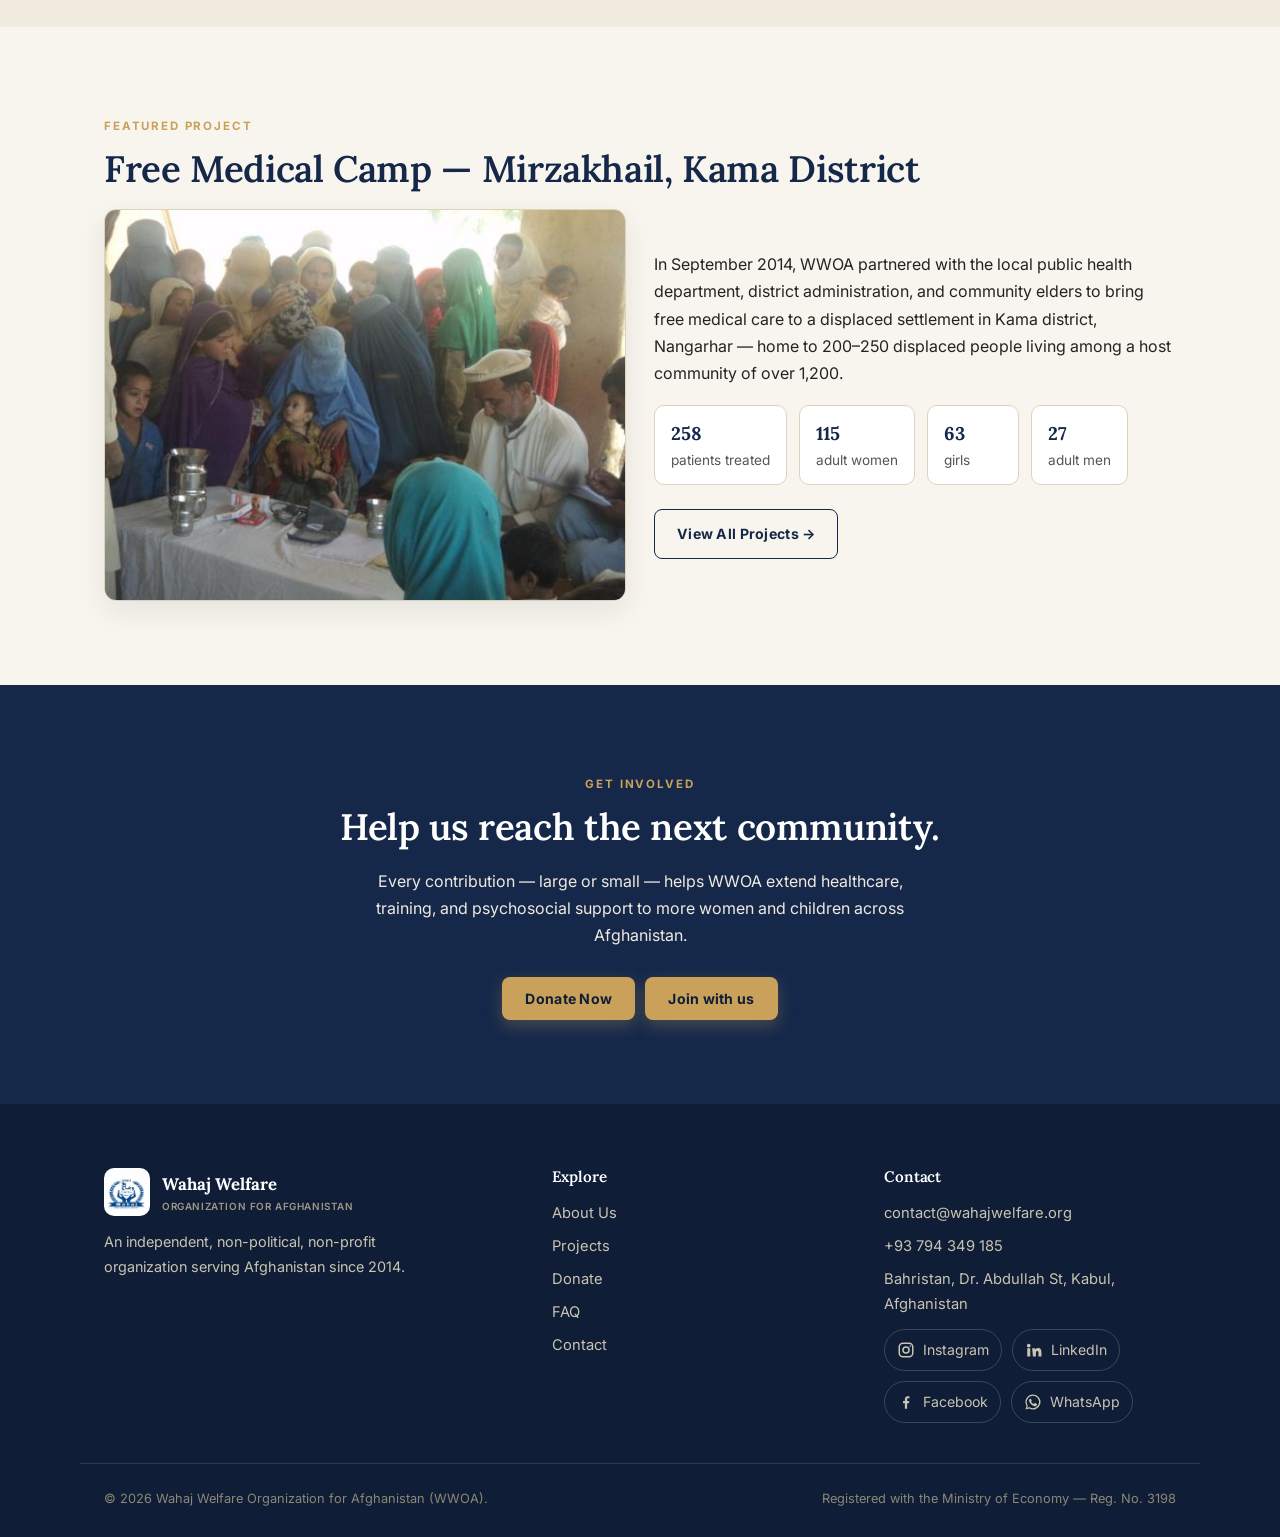
==== commit 82fa3033: "Bring back the Aseel donation buttons and donate page Ports the Aseel work that was only on the loca" ====
--- a/index.html
+++ b/index.html
@@ -8,7 +8,7 @@
 <link rel="icon" href="images/logo.jpg">
 <link rel="preconnect" href="https://fonts.googleapis.com">
 <link href="https://fonts.googleapis.com/css2?family=Lora:wght@500;600;700&family=Inter:wght@400;500;600;700&family=Noto+Naskh+Arabic:wght@400;500;600;700&display=swap" rel="stylesheet">
-<link rel="stylesheet" href="styles.css?v=4">
+<link rel="stylesheet" href="styles.css?v=5">
 </head>
 <body>
 
@@ -28,7 +28,7 @@
       <a href="contact.html" data-i18n="nav.contact">Contact</a>
     </nav>
     <button id="lang-toggle" class="lang-toggle-btn" type="button">&#127760; <span id="lang-toggle-label">دری</span></button>
-    <a href="donate.html" class="btn btn-primary nav-cta" data-i18n="nav.donateBtn">Donate</a>
+    <button type="button" class="btn btn-primary nav-cta js-aseel-donate" data-i18n="nav.donateBtn">Donate</button>
   </div>
 </header>
 
@@ -39,7 +39,7 @@
       <h1 data-i18n="home.h1">Light, hope, and dignity for Afghanistan's women and children.</h1>
       <p class="lead" data-i18n="home.lead">An independent, non-profit organization bringing healthcare, education, humanitarian aid, and skills training to Afghanistan's most vulnerable communities.</p>
       <div class="hero-actions">
-        <a href="donate.html" class="btn btn-primary" data-i18n="home.btnSupport">Support Our Work</a>
+        <button type="button" class="btn btn-primary js-aseel-donate" data-i18n="home.btnSupport">Support Our Work</button>
         <a href="projects.html" class="btn btn-outline-light" data-i18n="home.btnProjects">See Our Projects</a>
         <button type="button" class="btn btn-primary js-open-join" data-i18n="home.btnJoin">Join with us</button>
       </div>
@@ -119,7 +119,7 @@
     <h2 data-i18n="home.ctaH2">Help us reach the next community.</h2>
     <p style="max-width:560px; margin:0 auto 28px;" data-i18n="home.ctaP">Every contribution — large or small — helps WWOA extend healthcare, training, and psychosocial support to more women and children across Afghanistan.</p>
     <div class="hero-actions" style="justify-content:center;">
-      <a href="donate.html" class="btn btn-primary" data-i18n="home.donateNow">Donate Now</a>
+      <button type="button" class="btn btn-primary js-aseel-donate" data-i18n="home.donateNow">Donate Now</button>
       <button type="button" class="btn btn-primary js-open-join" data-i18n="home.btnJoin">Join with us</button>
     </div>
   </div>
@@ -207,8 +207,8 @@
   </div>
 </footer>
 
-<script src="translations.js?v=6"></script>
-<script src="script.js?v=5"></script>
+<script src="translations.js?v=8"></script>
+<script src="script.js?v=9"></script>
 <script defer src="https://cdn.aseelapp.com/widget-v1.js" data-organization="organization_01M0PSYGAQQCZ6XDWA9TCK3YZN"></script>
 <script defer src="https://cdn.aseelapp.com/elements-v1.js" data-organization="organization_01M0PSYGAQQCZ6XDWA9TCK3YZN"></script>
 </body>
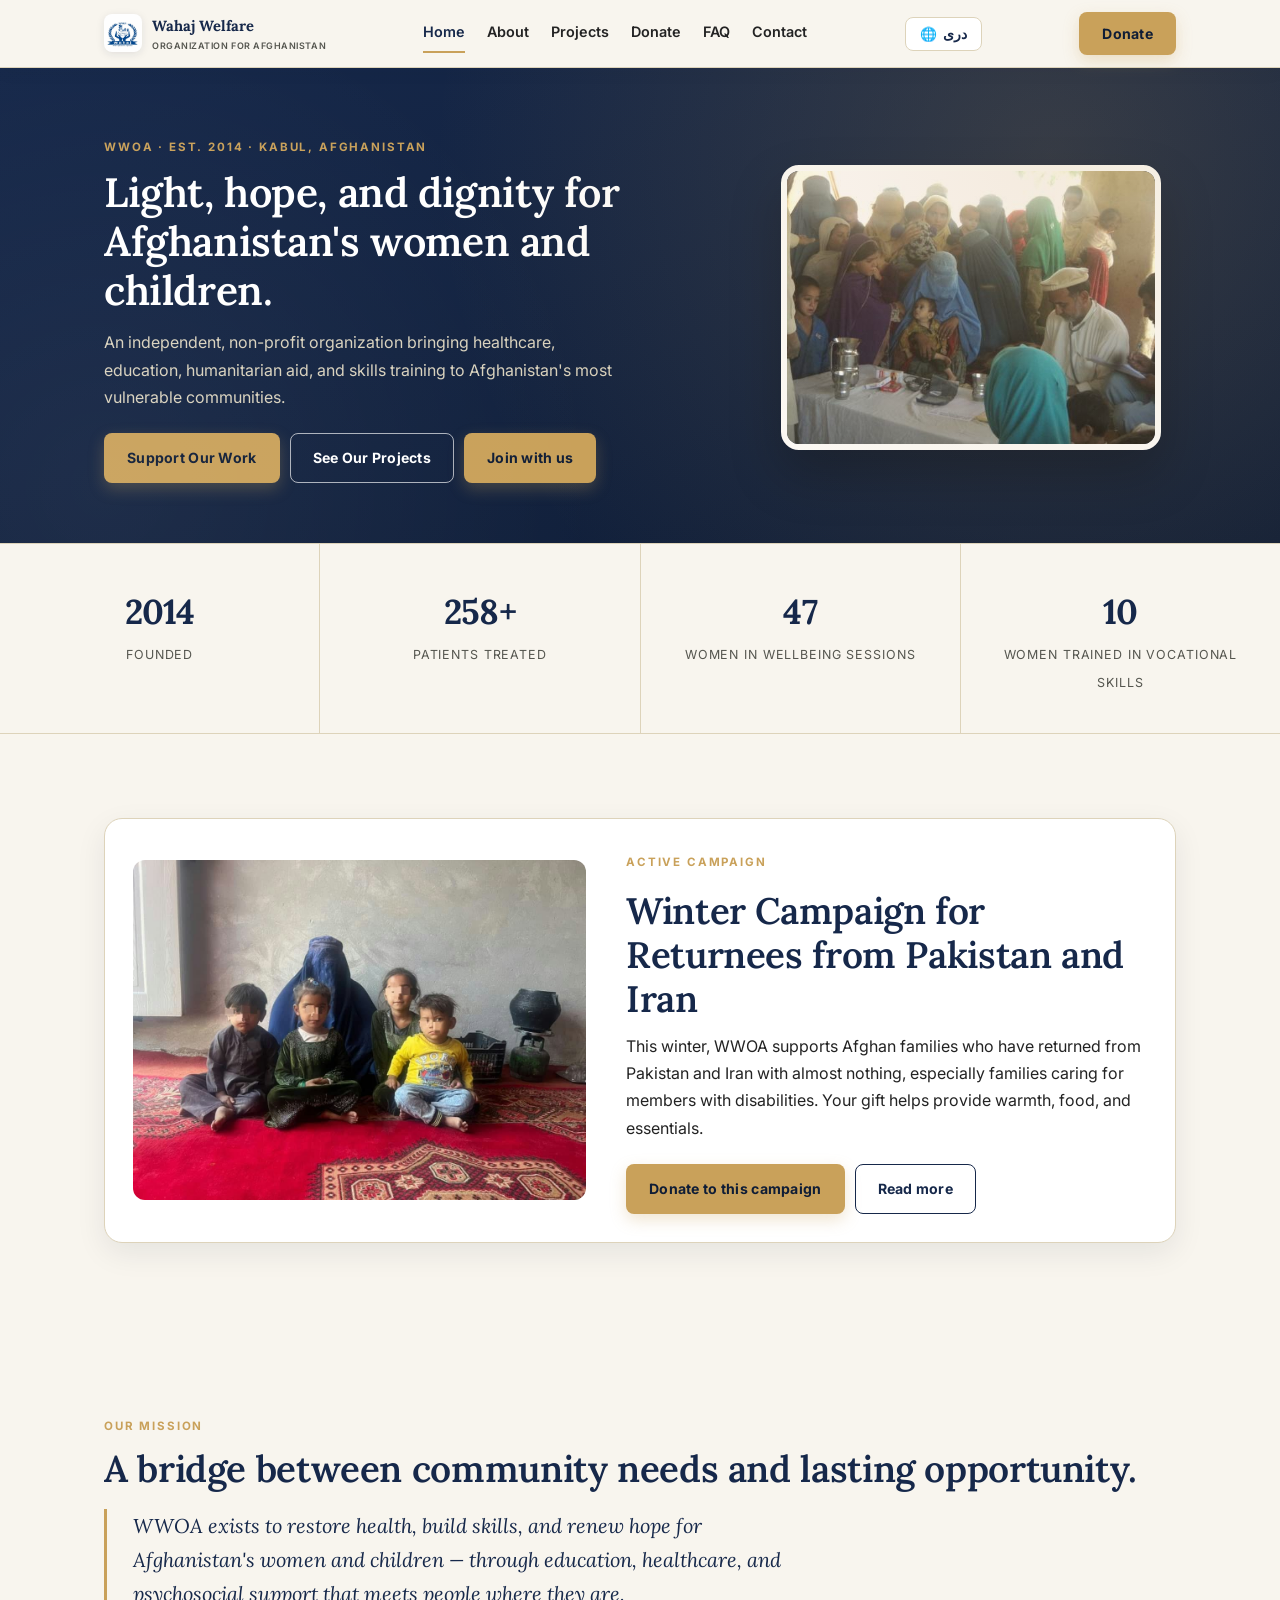
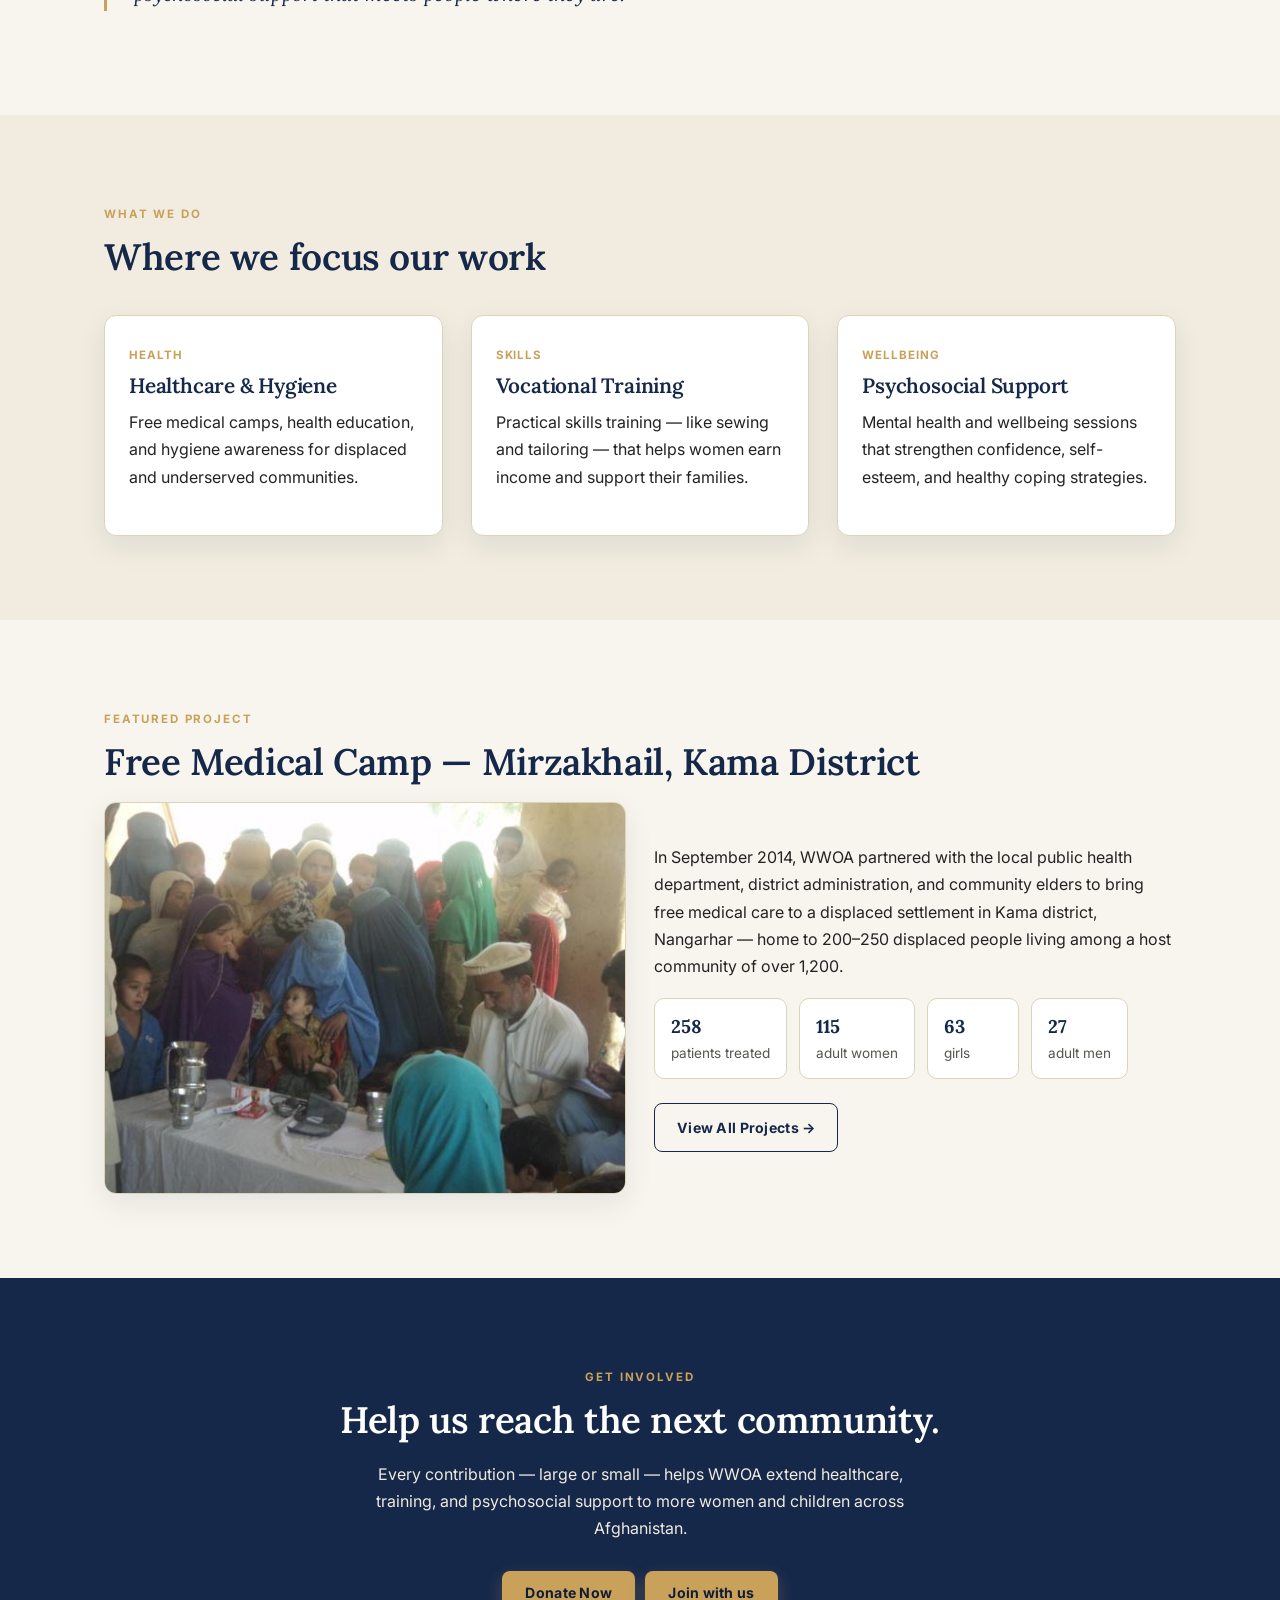
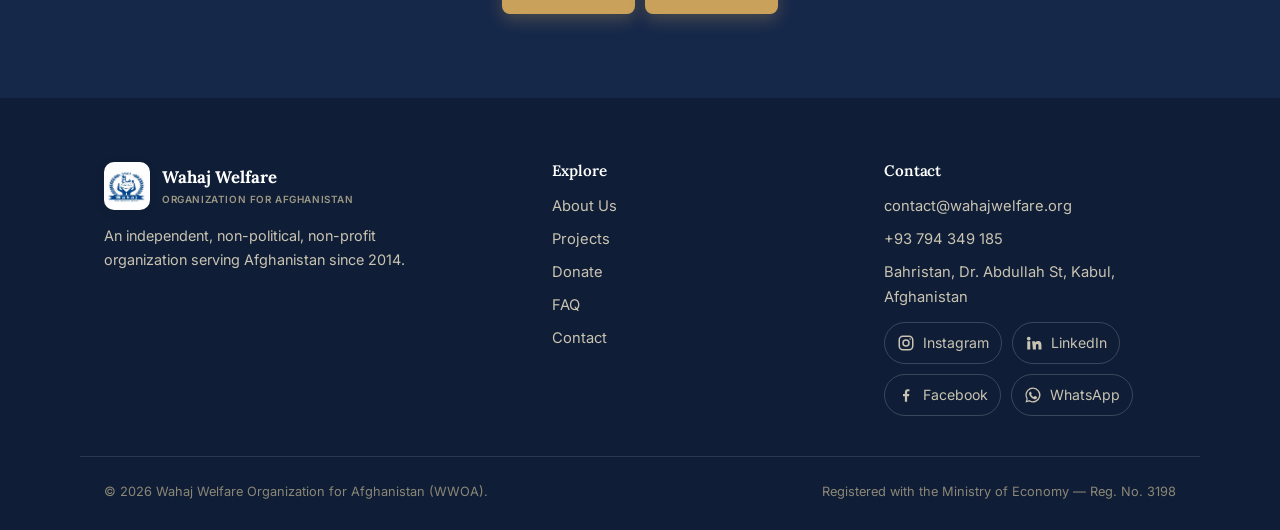
==== commit 32e26b7b: "Add Winter Campaign for Returnees (Aseel campaign) - Donate page: campaign section with photo, story" ====
--- a/index.html
+++ b/index.html
@@ -8,7 +8,7 @@
 <link rel="icon" href="images/logo.jpg">
 <link rel="preconnect" href="https://fonts.googleapis.com">
 <link href="https://fonts.googleapis.com/css2?family=Lora:wght@500;600;700&family=Inter:wght@400;500;600;700&family=Noto+Naskh+Arabic:wght@400;500;600;700&display=swap" rel="stylesheet">
-<link rel="stylesheet" href="styles.css?v=5">
+<link rel="stylesheet" href="styles.css?v=6">
 </head>
 <body>
 
@@ -57,6 +57,23 @@
 
 <section class="section">
   <div class="container">
+    <div class="campaign">
+      <img class="campaign-photo" src="images/winter-campaign.jpg" alt="A returnee mother with her four young children at home">
+      <div class="campaign-body">
+        <span class="eyebrow" data-i18n="camp.eyebrow">Active Campaign</span>
+        <h2 data-i18n="camp.title">Winter Campaign for Returnees from Pakistan and Iran</h2>
+        <p data-i18n="camp.short">This winter, WWOA supports Afghan families who have returned from Pakistan and Iran with almost nothing, especially families caring for members with disabilities. Your gift helps provide warmth, food, and essentials.</p>
+        <div class="hero-actions">
+          <a class="btn btn-primary" href="https://fxsesewc.aseelapp.co/023392" target="_blank" rel="noopener" data-i18n="camp.donate">Donate to this campaign</a>
+          <a class="btn btn-outline" href="donate.html#winter-campaign" data-i18n="camp.more">Read more</a>
+        </div>
+      </div>
+    </div>
+  </div>
+</section>
+
+<section class="section">
+  <div class="container">
     <span class="eyebrow" data-i18n="home.missionEyebrow">Our Mission</span>
     <h2 data-i18n="home.missionH2">A bridge between community needs and lasting opportunity.</h2>
     <p class="quote-block" data-i18n="home.missionQuote">WWOA exists to restore health, build skills, and renew hope for Afghanistan's women and children — through education, healthcare, and psychosocial support that meets people where they are.</p>
@@ -207,7 +224,7 @@
   </div>
 </footer>
 
-<script src="translations.js?v=8"></script>
+<script src="translations.js?v=9"></script>
 <script src="script.js?v=9"></script>
 <script defer src="https://cdn.aseelapp.com/widget-v1.js" data-organization="organization_01M0PSYGAQQCZ6XDWA9TCK3YZN"></script>
 <script defer src="https://cdn.aseelapp.com/elements-v1.js" data-organization="organization_01M0PSYGAQQCZ6XDWA9TCK3YZN"></script>
--- a/styles.css
+++ b/styles.css
@@ -477,3 +477,14 @@
   .hero-actions .btn{flex:1 1 140px; padding-inline:14px;}
 }
 html[lang="fa"] .hero h1{line-height:1.45;}
+
+/* ---------- Campaign card ---------- */
+.campaign{display:grid; grid-template-columns:1fr 1.15fr; gap:40px; align-items:center; background:#fff; border:1px solid var(--line); border-radius:18px; padding:28px; box-shadow:var(--shadow);}
+.campaign-photo{width:100%; aspect-ratio:4/3; object-fit:cover; border-radius:12px;}
+.campaign-body h2{margin:6px 0 12px;}
+.campaign-lead{font-family:var(--font-display); font-style:italic; font-size:1.12rem; color:var(--navy);}
+.campaign-verse{margin:16px 0; padding:12px 18px; border-left:3px solid var(--sand); background:var(--cream); border-radius:8px;}
+.campaign-verse .ar{display:block; font-family:'Noto Naskh Arabic', serif; font-size:1.35rem; color:var(--navy); margin-bottom:4px;}
+html[dir="rtl"] .campaign-verse{border-left:none; border-right:3px solid var(--sand);}
+html[dir="rtl"] .campaign-lead{font-style:normal;}
+@media (max-width:820px){.campaign{grid-template-columns:1fr; padding:18px; gap:20px;}}
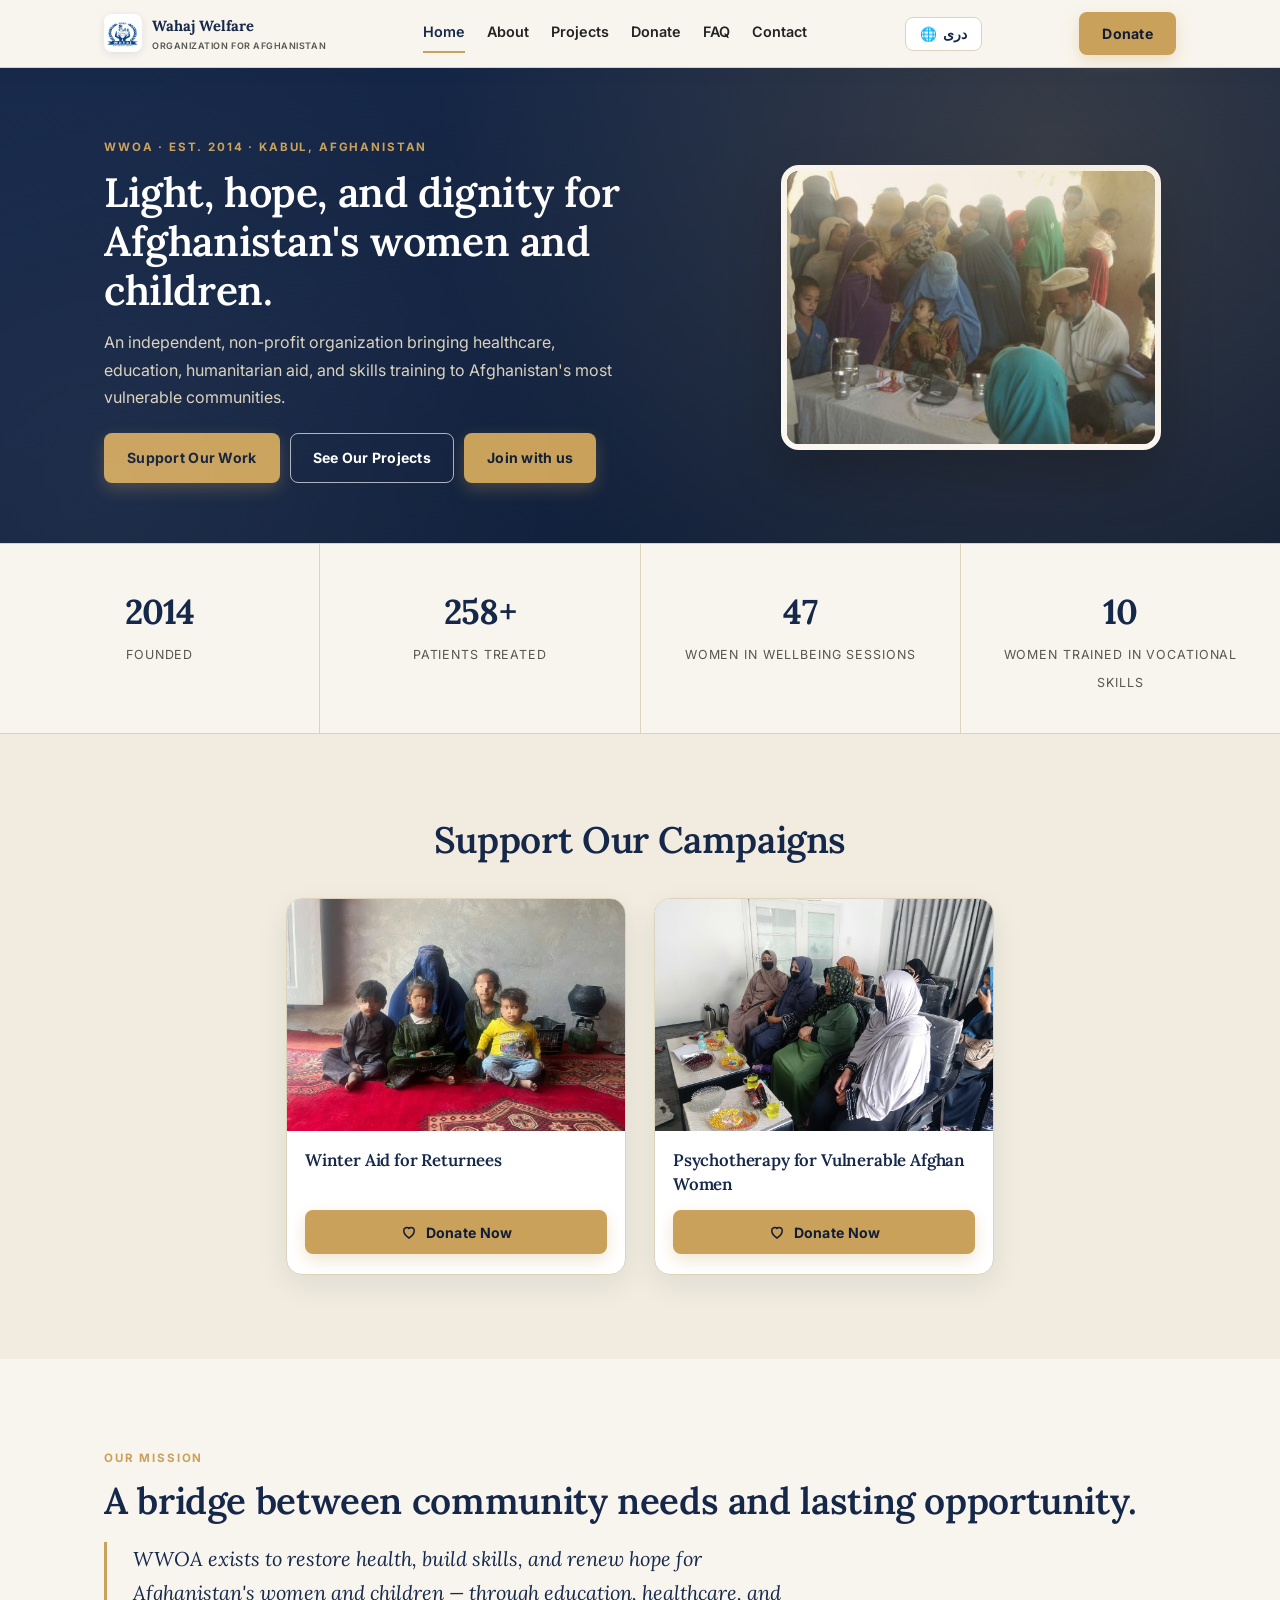
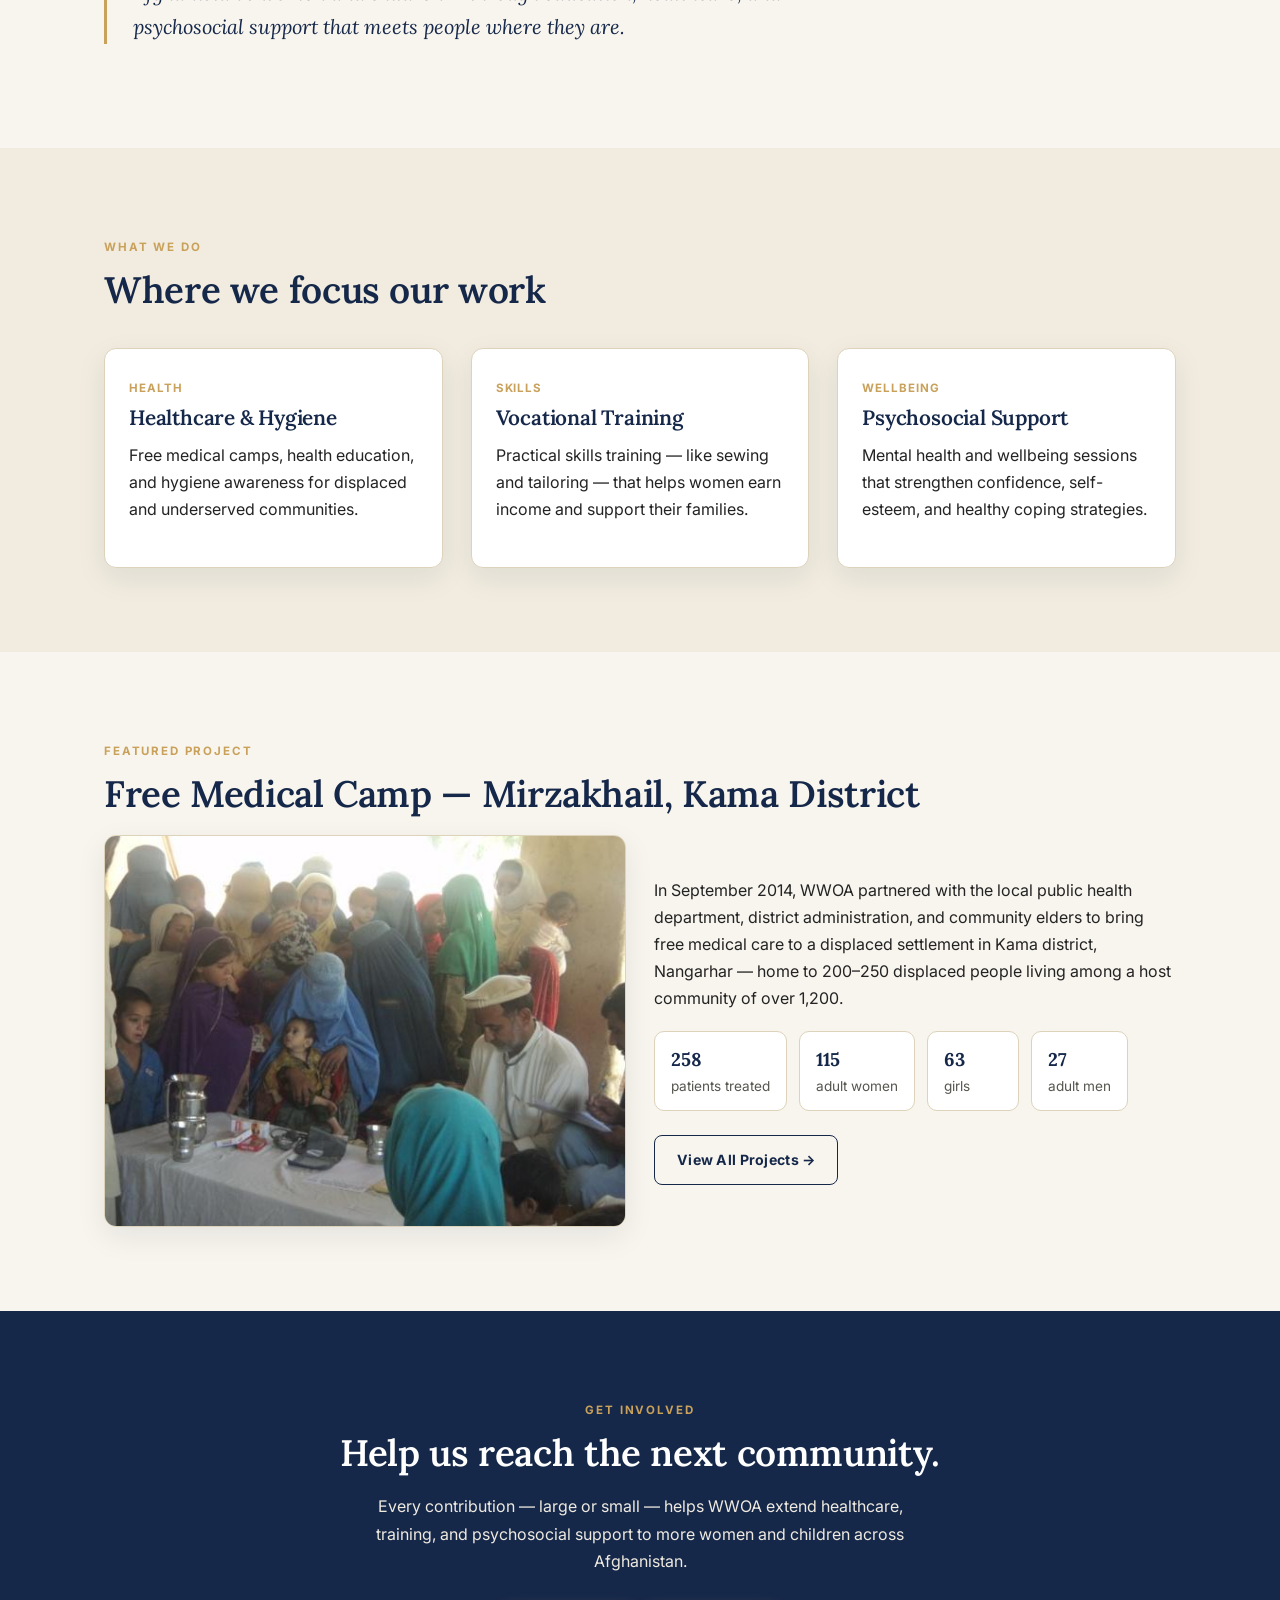
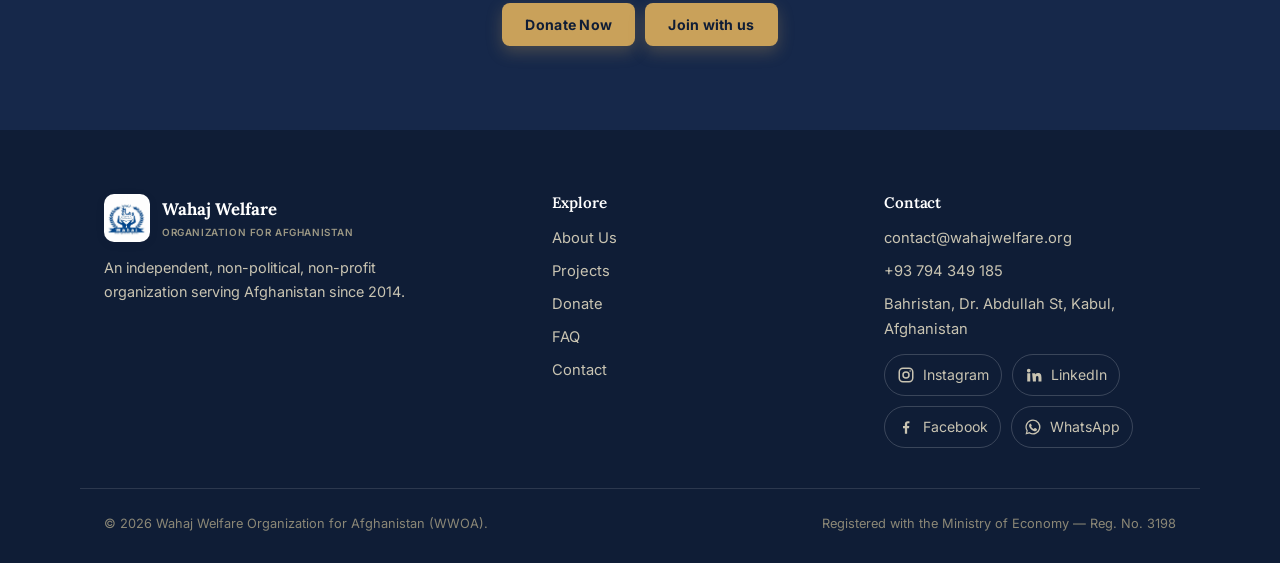
==== commit 3bfc1ed4: "Campaigns as side-by-side cards ("Support Our Campaigns") Replace the long winter campaign block on " ====
--- a/index.html
+++ b/index.html
@@ -8,7 +8,7 @@
 <link rel="icon" href="images/logo.jpg">
 <link rel="preconnect" href="https://fonts.googleapis.com">
 <link href="https://fonts.googleapis.com/css2?family=Lora:wght@500;600;700&family=Inter:wght@400;500;600;700&family=Noto+Naskh+Arabic:wght@400;500;600;700&display=swap" rel="stylesheet">
-<link rel="stylesheet" href="styles.css?v=6">
+<link rel="stylesheet" href="styles.css?v=8">
 </head>
 <body>
 
@@ -55,17 +55,22 @@
   <div class="stat"><span class="num">10</span><span class="label" data-i18n="stat.trained">Women trained in vocational skills</span></div>
 </div>
 
-<section class="section">
-  <div class="container">
-    <div class="campaign">
-      <img class="campaign-photo" src="images/winter-campaign.jpg" alt="A returnee mother with her four young children at home">
-      <div class="campaign-body">
-        <span class="eyebrow" data-i18n="camp.eyebrow">Active Campaign</span>
-        <h2 data-i18n="camp.title">Winter Campaign for Returnees from Pakistan and Iran</h2>
-        <p data-i18n="camp.short">This winter, WWOA supports Afghan families who have returned from Pakistan and Iran with almost nothing, especially families caring for members with disabilities. Your gift helps provide warmth, food, and essentials.</p>
-        <div class="hero-actions">
-          <a class="btn btn-primary" href="https://fxsesewc.aseelapp.co/023392" target="_blank" rel="noopener" data-i18n="camp.donate">Donate to this campaign</a>
-          <a class="btn btn-outline" href="donate.html#winter-campaign" data-i18n="camp.more">Read more</a>
+<section class="section section--cream2" id="campaigns">
+  <div class="container">
+    <h2 class="camps-h2" data-i18n="camps.h2">Support Our Campaigns</h2>
+    <div class="camps-grid">
+      <div class="camp-card">
+        <img src="images/winter-campaign.jpg" alt="A returnee mother with her four young children at home">
+        <div class="camp-card-body">
+          <h3 data-i18n="camps.c1">Winter Aid for Returnees</h3>
+          <button type="button" class="btn btn-primary camp-donate js-aseel-donate" data-campaign="camp_01M5VS1YA0S8M3RCFSGTB02S5N"><svg width="18" height="18" viewBox="0 0 24 24" fill="none" stroke="currentColor" stroke-width="2" stroke-linecap="round" stroke-linejoin="round" aria-hidden="true"><path d="M12 20s-7-4.4-7-10a4 4 0 0 1 7-2.6A4 4 0 0 1 19 10c0 5.6-7 10-7 10z"/></svg><span data-i18n="home.donateNow">Donate Now</span></button>
+        </div>
+      </div>
+      <div class="camp-card">
+        <img src="images/consultation-3.jpg" alt="Women attending a WWOA wellbeing session">
+        <div class="camp-card-body">
+          <h3 data-i18n="camps.c2">Psychotherapy for Vulnerable Afghan Women</h3>
+          <button type="button" class="btn btn-primary camp-donate js-aseel-donate" data-campaign="camp_01M2Z61BTM0E1E96JP929FZ91A"><svg width="18" height="18" viewBox="0 0 24 24" fill="none" stroke="currentColor" stroke-width="2" stroke-linecap="round" stroke-linejoin="round" aria-hidden="true"><path d="M12 20s-7-4.4-7-10a4 4 0 0 1 7-2.6A4 4 0 0 1 19 10c0 5.6-7 10-7 10z"/></svg><span data-i18n="home.donateNow">Donate Now</span></button>
         </div>
       </div>
     </div>
@@ -224,8 +229,8 @@
   </div>
 </footer>
 
-<script src="translations.js?v=9"></script>
-<script src="script.js?v=9"></script>
+<script src="translations.js?v=10"></script>
+<script src="script.js?v=10"></script>
 <script defer src="https://cdn.aseelapp.com/widget-v1.js" data-organization="organization_01M0PSYGAQQCZ6XDWA9TCK3YZN"></script>
 <script defer src="https://cdn.aseelapp.com/elements-v1.js" data-organization="organization_01M0PSYGAQQCZ6XDWA9TCK3YZN"></script>
 </body>
--- a/styles.css
+++ b/styles.css
@@ -488,3 +488,17 @@
 html[dir="rtl"] .campaign-verse{border-left:none; border-right:3px solid var(--sand);}
 html[dir="rtl"] .campaign-lead{font-style:normal;}
 @media (max-width:820px){.campaign{grid-template-columns:1fr; padding:18px; gap:20px;}}
+.campaign-media{display:flex; justify-content:center;}
+.campaign-media [data-aidos-widget-type]{width:100%; max-width:440px;}
+.campaign-media:has([data-aidos-widget-type] *) .campaign-photo{display:none;}
+.campaign-media [data-aidos-widget-type]:empty{display:none;}
+
+/* ---------- Campaign cards grid ---------- */
+.camps-h2{text-align:center; margin-bottom:36px;}
+.camps-grid{display:grid; grid-template-columns:repeat(auto-fit, minmax(260px, 340px)); justify-content:center; gap:28px;}
+.camp-card{background:#fff; border:1px solid var(--line); border-radius:16px; overflow:hidden; box-shadow:var(--shadow); display:flex; flex-direction:column; transition:transform .18s ease, box-shadow .18s ease;}
+.camp-card:hover{transform:translateY(-3px); box-shadow:var(--shadow-lg);}
+.camp-card img{width:100%; aspect-ratio:16/11; object-fit:cover; display:block;}
+.camp-card-body{padding:18px 18px 20px; display:flex; flex-direction:column; gap:14px; flex:1;}
+.camp-card-body h3{font-size:1.05rem; line-height:1.4; margin:0; flex:1;}
+.camp-donate{width:100%; display:flex; align-items:center; justify-content:center; gap:8px;}
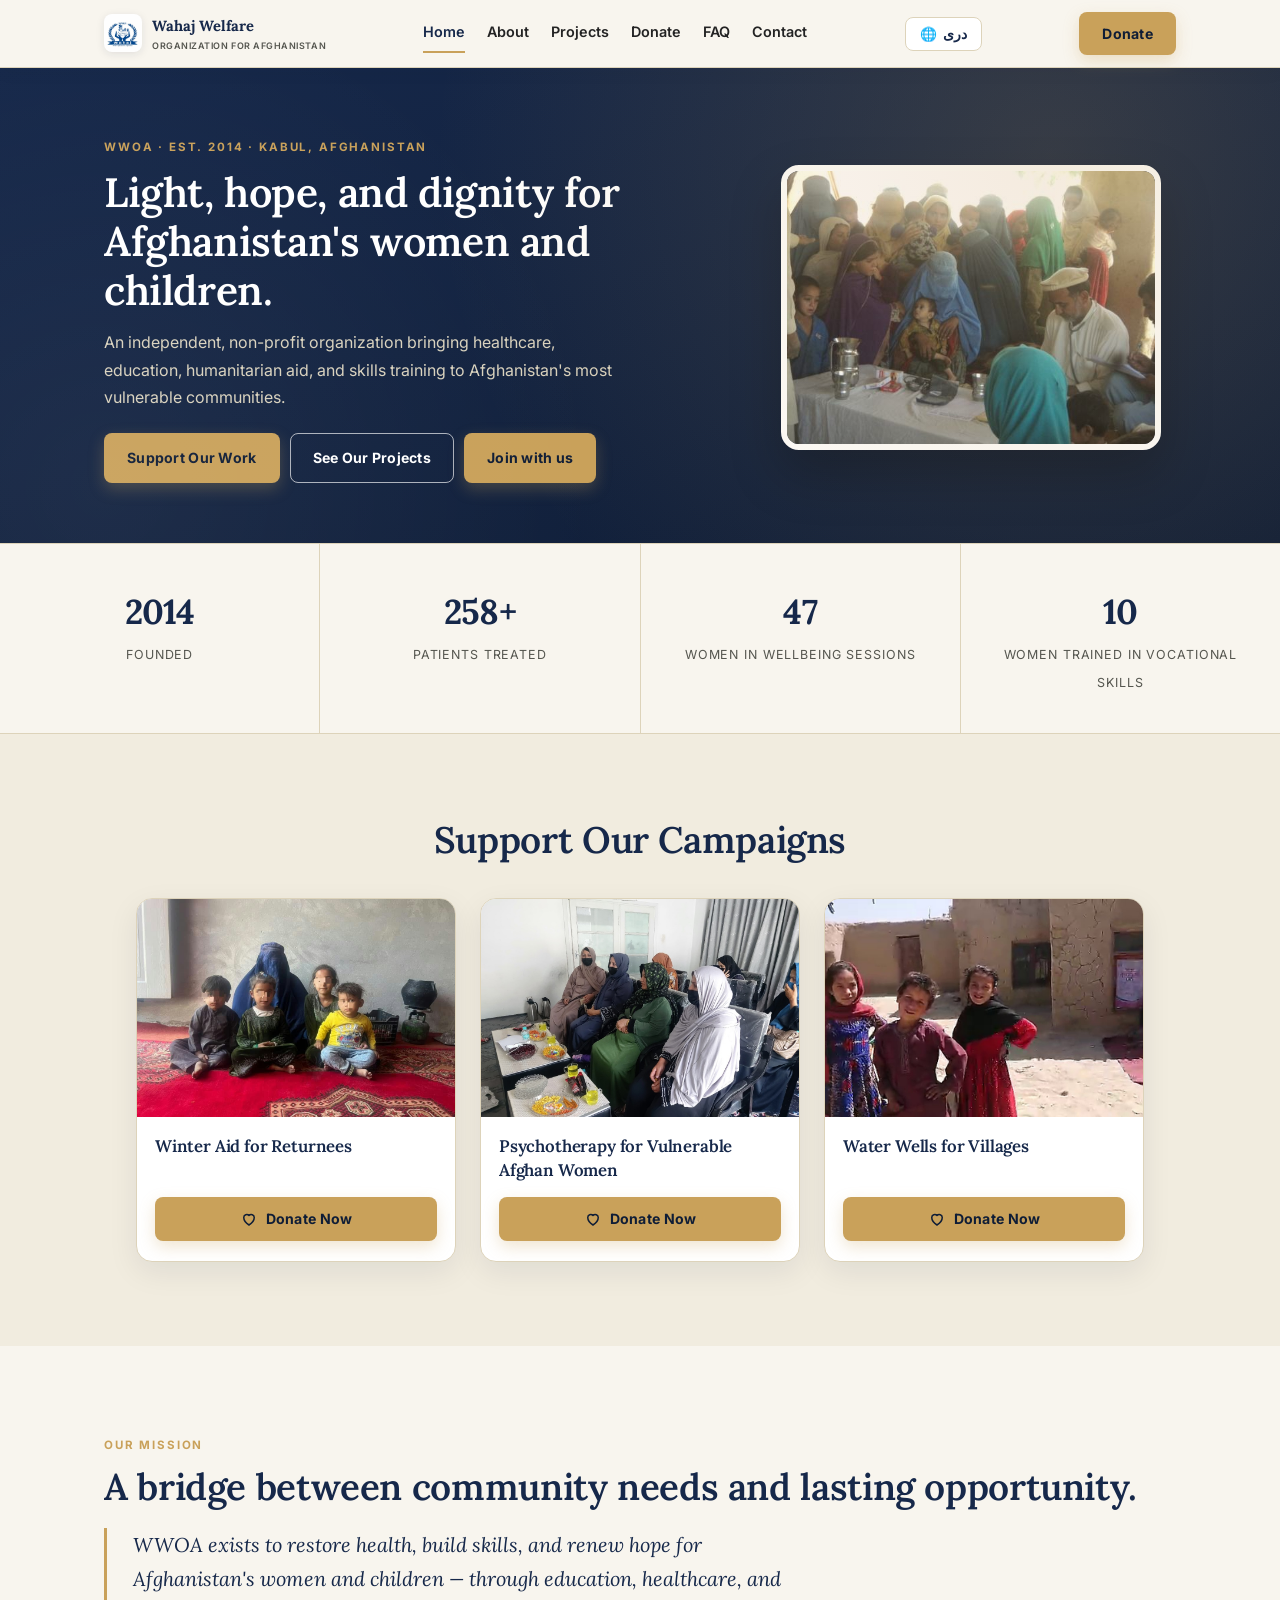
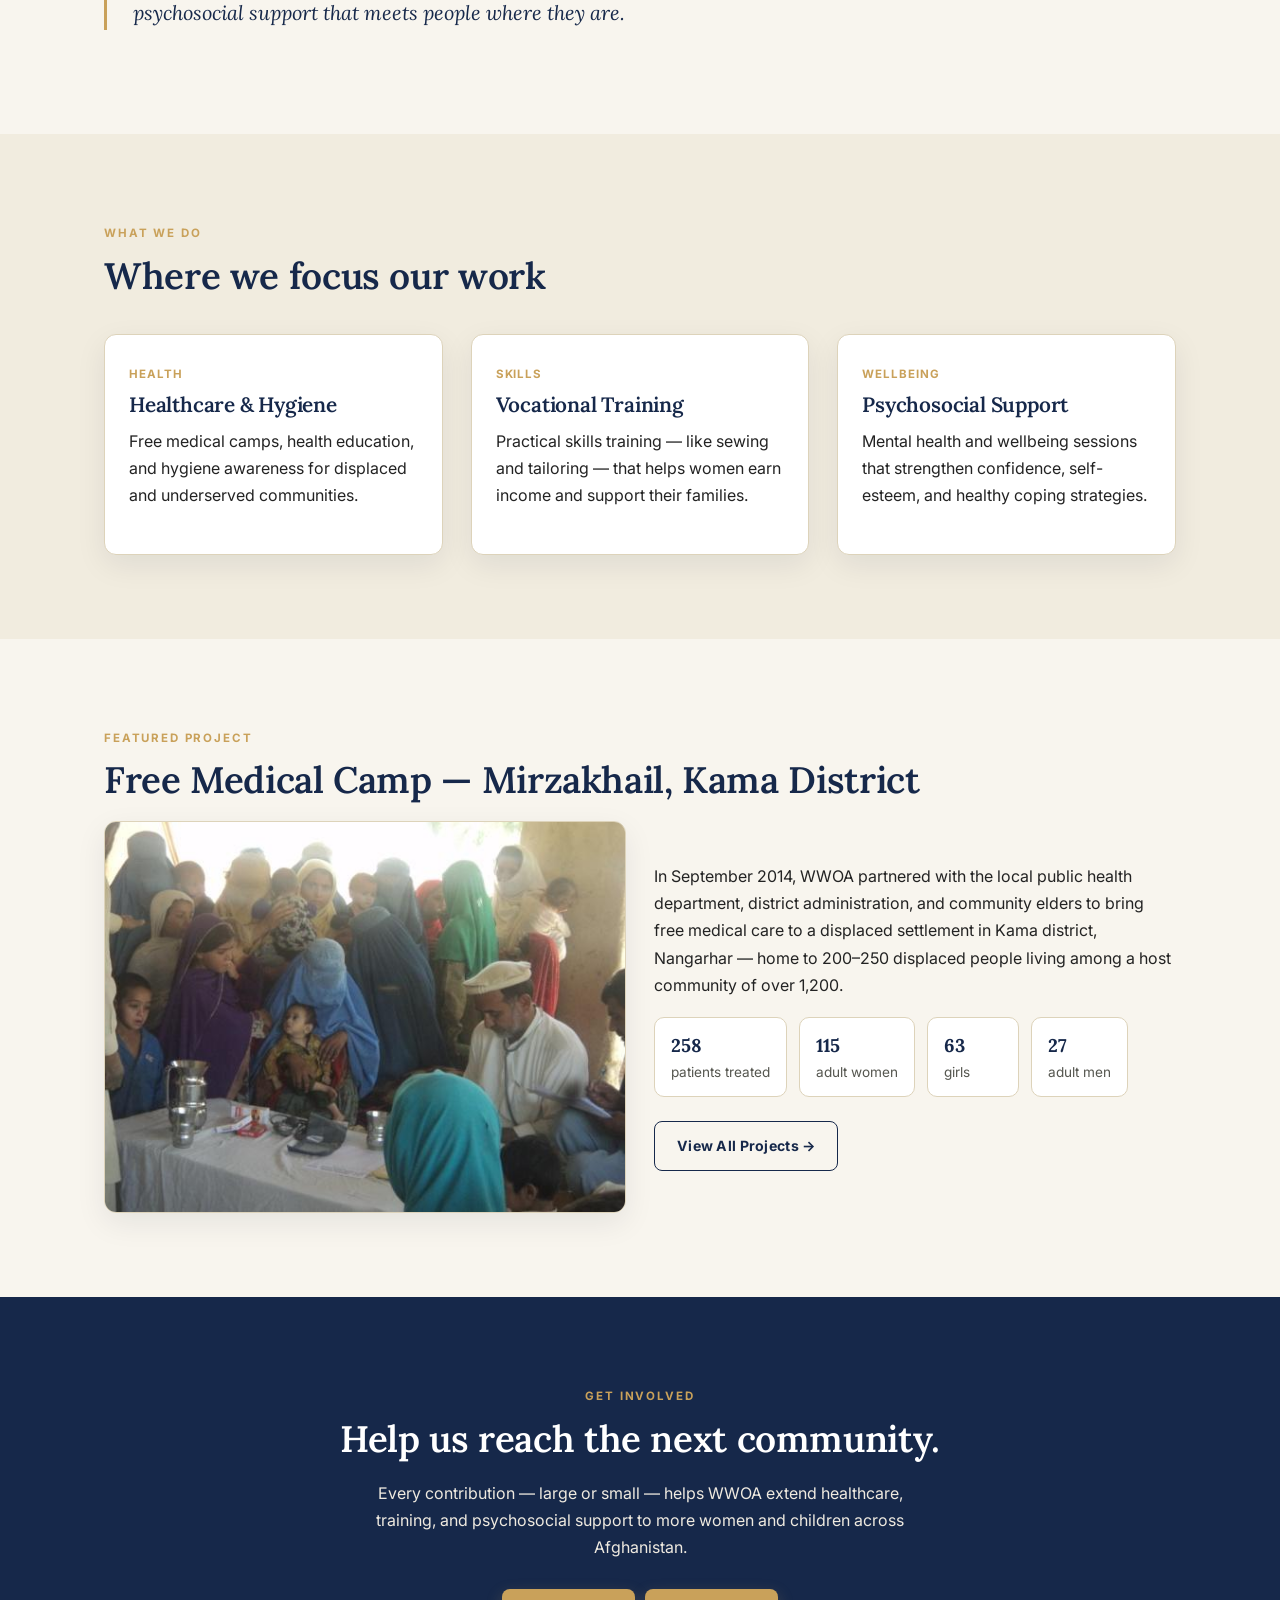
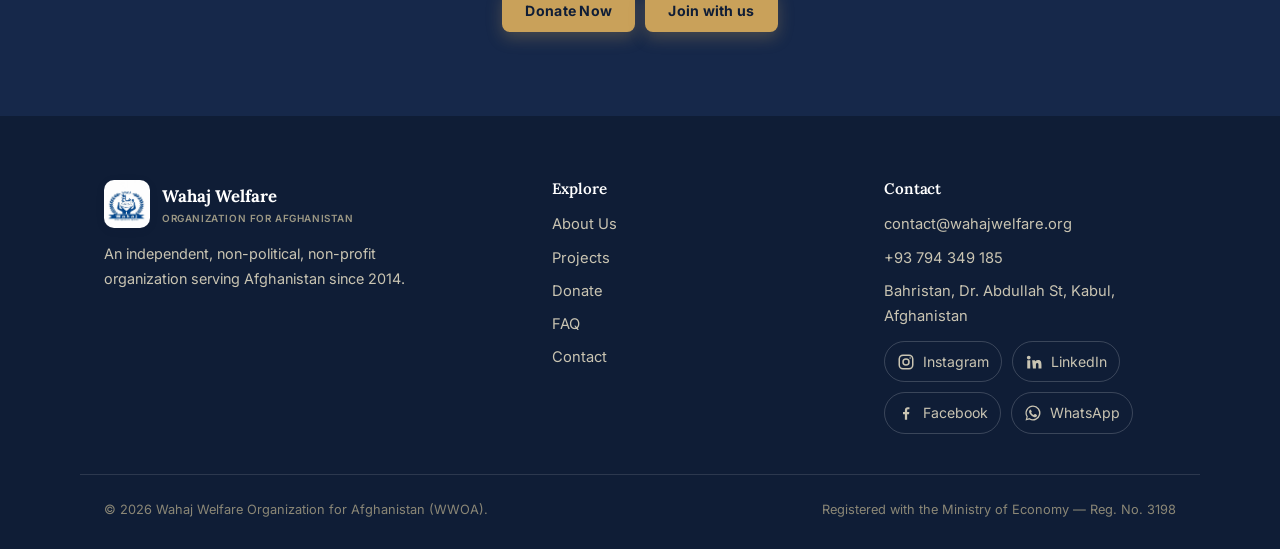
==== commit 7f3d4fae: "Add Water Wells for Villages campaign card Third campaign card (camp_01M5VW6J8X163B67EJP12RFX0Y) on " ====
--- a/index.html
+++ b/index.html
@@ -8,7 +8,7 @@
 <link rel="icon" href="images/logo.jpg">
 <link rel="preconnect" href="https://fonts.googleapis.com">
 <link href="https://fonts.googleapis.com/css2?family=Lora:wght@500;600;700&family=Inter:wght@400;500;600;700&family=Noto+Naskh+Arabic:wght@400;500;600;700&display=swap" rel="stylesheet">
-<link rel="stylesheet" href="styles.css?v=8">
+<link rel="stylesheet" href="styles.css?v=9">
 </head>
 <body>
 
@@ -73,6 +73,13 @@
           <button type="button" class="btn btn-primary camp-donate js-aseel-donate" data-campaign="camp_01M2Z61BTM0E1E96JP929FZ91A"><svg width="18" height="18" viewBox="0 0 24 24" fill="none" stroke="currentColor" stroke-width="2" stroke-linecap="round" stroke-linejoin="round" aria-hidden="true"><path d="M12 20s-7-4.4-7-10a4 4 0 0 1 7-2.6A4 4 0 0 1 19 10c0 5.6-7 10-7 10z"/></svg><span data-i18n="home.donateNow">Donate Now</span></button>
         </div>
       </div>
+      <div class="camp-card">
+        <img src="images/water-wells.jpg" alt="Children in a village without clean water">
+        <div class="camp-card-body">
+          <h3 data-i18n="camps.c3">Water Wells for Villages</h3>
+          <button type="button" class="btn btn-primary camp-donate js-aseel-donate" data-campaign="camp_01M5VW6J8X163B67EJP12RFX0Y"><svg width="18" height="18" viewBox="0 0 24 24" fill="none" stroke="currentColor" stroke-width="2" stroke-linecap="round" stroke-linejoin="round" aria-hidden="true"><path d="M12 20s-7-4.4-7-10a4 4 0 0 1 7-2.6A4 4 0 0 1 19 10c0 5.6-7 10-7 10z"/></svg><span data-i18n="home.donateNow">Donate Now</span></button>
+        </div>
+      </div>
     </div>
   </div>
 </section>
@@ -229,7 +236,7 @@
   </div>
 </footer>
 
-<script src="translations.js?v=10"></script>
+<script src="translations.js?v=11"></script>
 <script src="script.js?v=10"></script>
 <script defer src="https://cdn.aseelapp.com/widget-v1.js" data-organization="organization_01M0PSYGAQQCZ6XDWA9TCK3YZN"></script>
 <script defer src="https://cdn.aseelapp.com/elements-v1.js" data-organization="organization_01M0PSYGAQQCZ6XDWA9TCK3YZN"></script>
--- a/styles.css
+++ b/styles.css
@@ -495,7 +495,7 @@
 
 /* ---------- Campaign cards grid ---------- */
 .camps-h2{text-align:center; margin-bottom:36px;}
-.camps-grid{display:grid; grid-template-columns:repeat(auto-fit, minmax(260px, 340px)); justify-content:center; gap:28px;}
+.camps-grid{display:grid; grid-template-columns:repeat(auto-fit, minmax(260px, 320px)); justify-content:center; gap:24px;}
 .camp-card{background:#fff; border:1px solid var(--line); border-radius:16px; overflow:hidden; box-shadow:var(--shadow); display:flex; flex-direction:column; transition:transform .18s ease, box-shadow .18s ease;}
 .camp-card:hover{transform:translateY(-3px); box-shadow:var(--shadow-lg);}
 .camp-card img{width:100%; aspect-ratio:16/11; object-fit:cover; display:block;}
